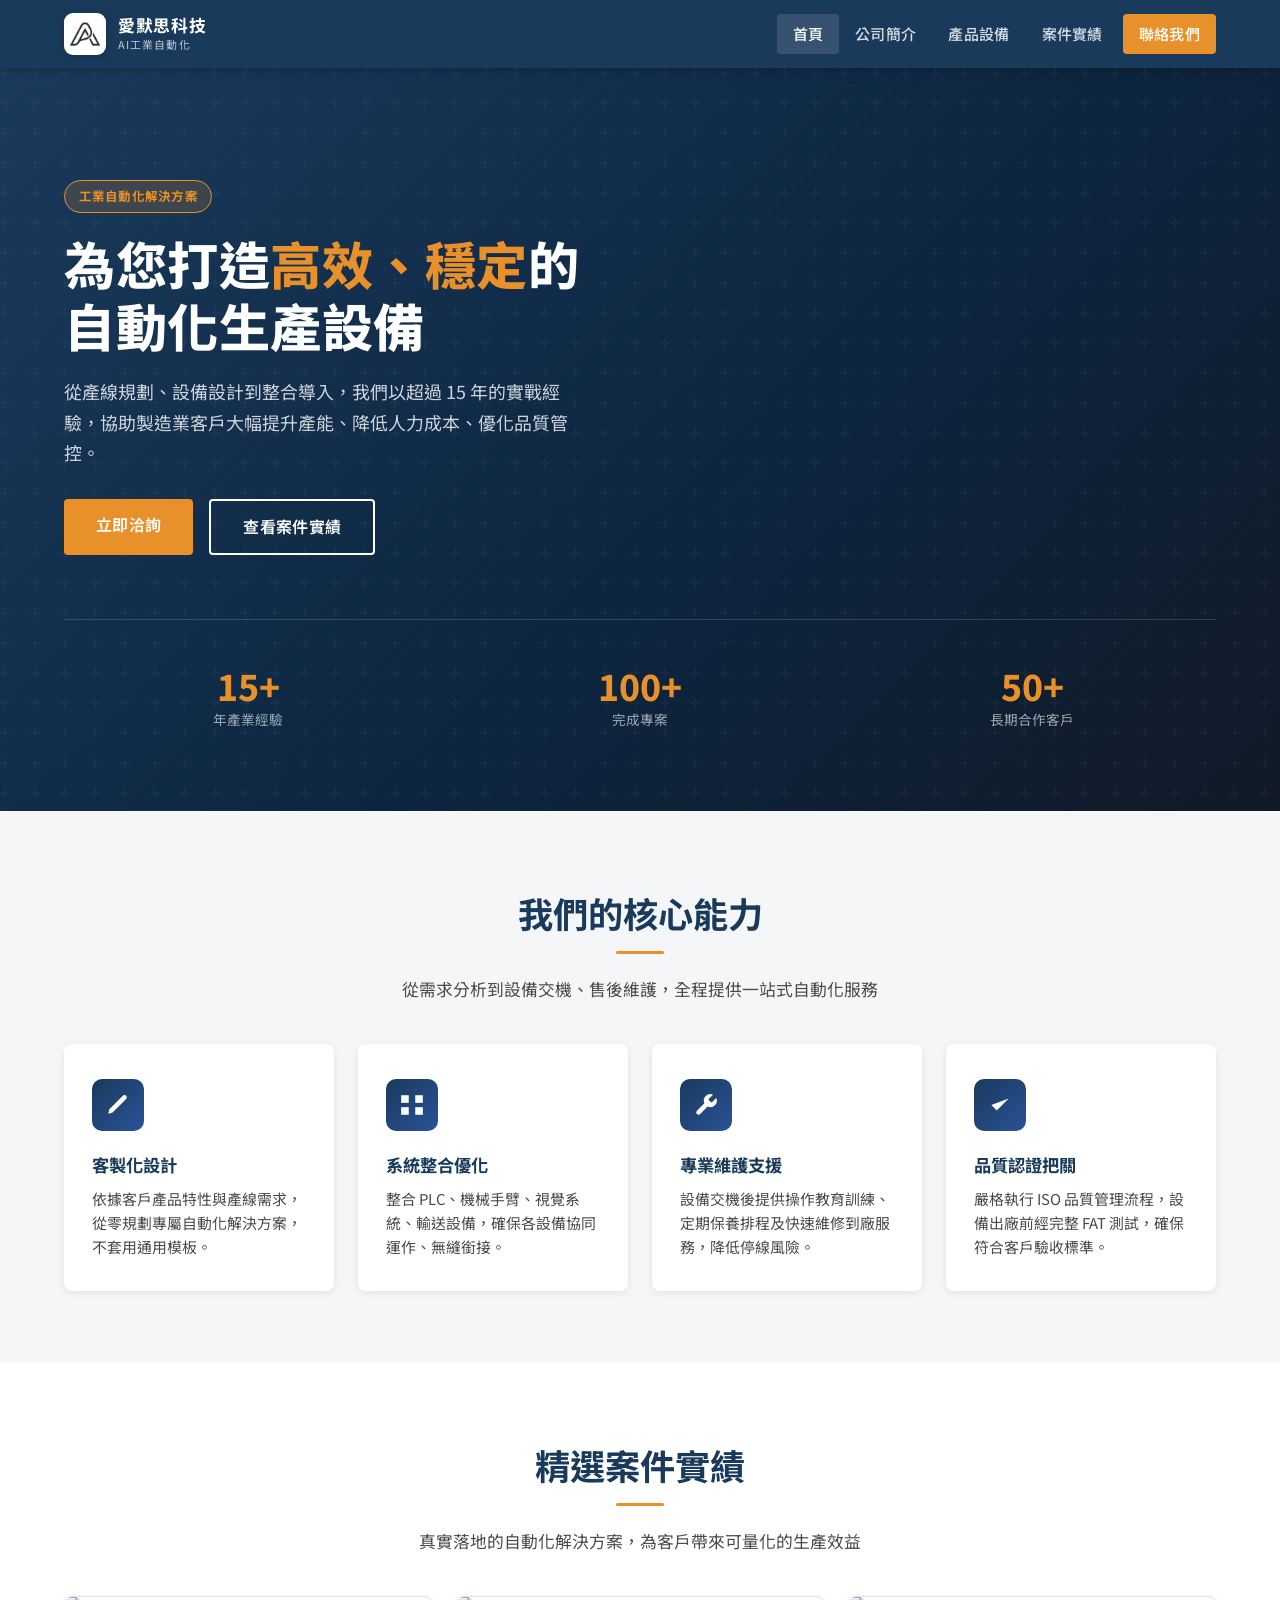
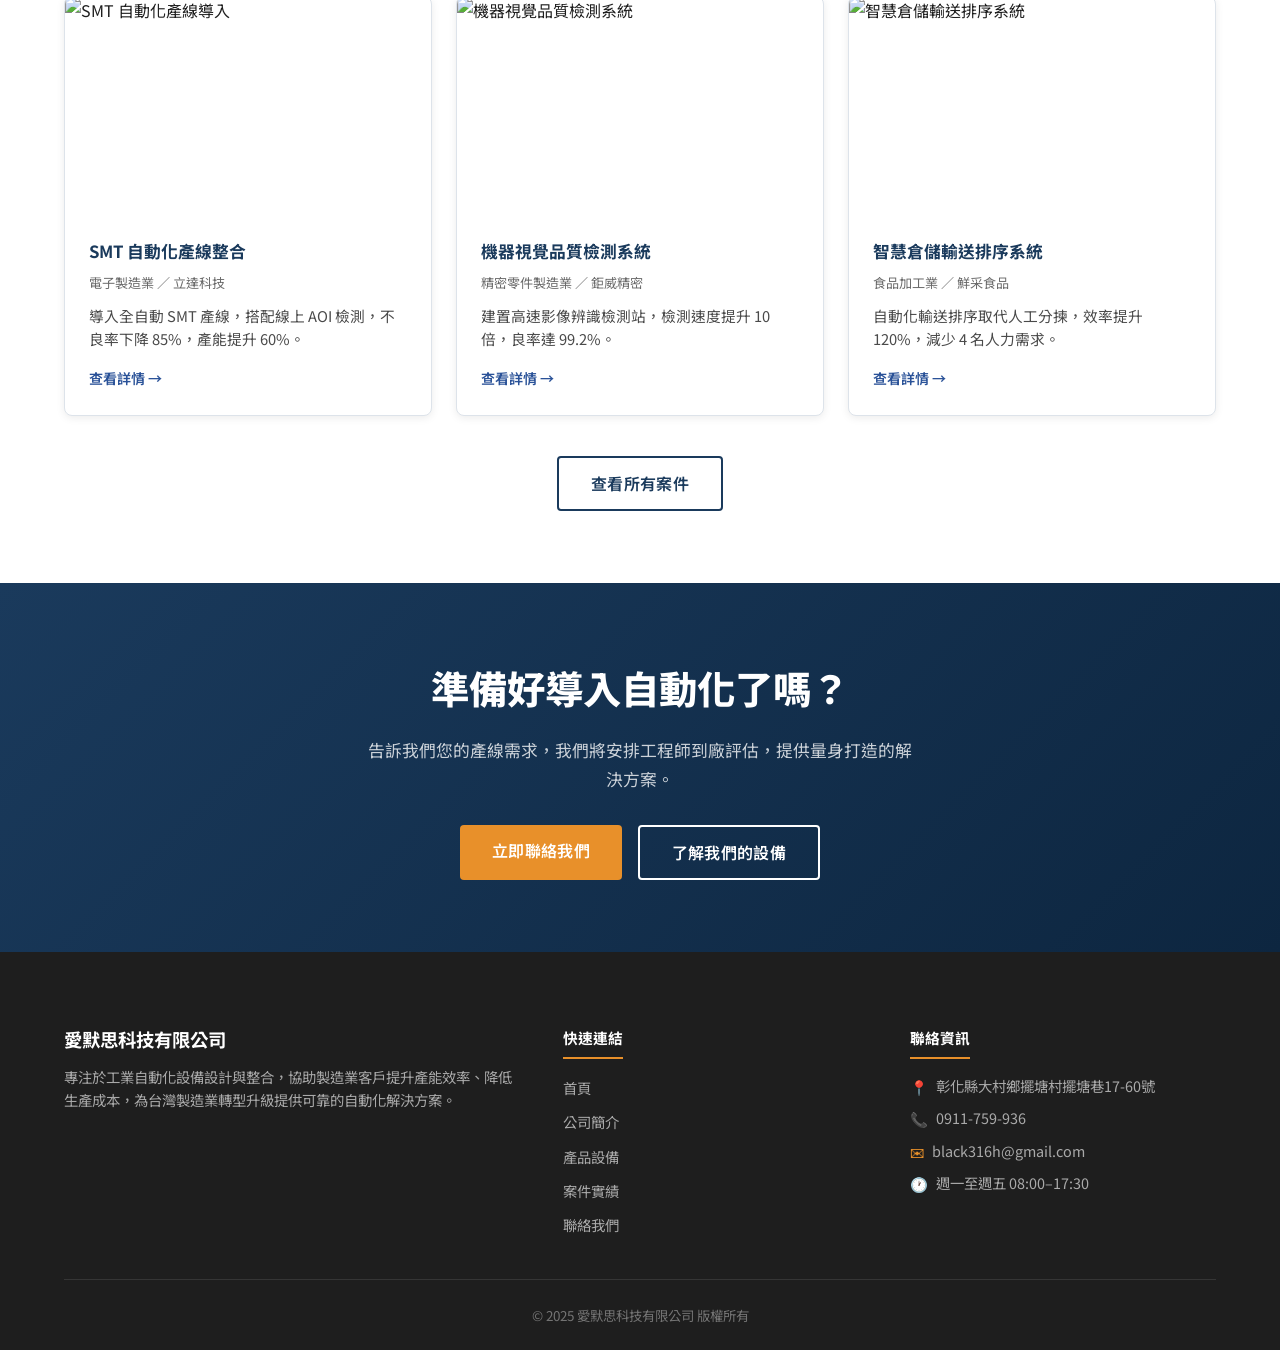
==== index.html @ cdbddd0e "Add company logo to header + favicon, tagline AI工業自動化" ====
<!DOCTYPE html>
<html lang="zh-TW">
<head>
  <meta charset="UTF-8">
  <meta name="viewport" content="width=device-width, initial-scale=1.0">
  <!-- TODO: 替換公司名稱 -->
  <title>愛默思科技 — 專業工業自動化設備設計整合</title>
  <meta name="description" content="愛默思科技提供客製化自動化產線設計、機器視覺檢測、輸送系統整合，協助製造業提升產能、降低成本。歡迎洽詢。">
  <!-- Open Graph -->
  <meta property="og:title" content="愛默思科技 — 專業工業自動化設備設計整合">
  <meta property="og:description" content="客製化自動化產線設計整合，協助製造業提升產能效率、降低人力成本。">
  <meta property="og:type" content="website">
  <!-- TODO: 替換為實際網域 -->
  <meta property="og:url" content="https://amos-design.com/">
  <meta property="og:image" content="https://amos-design.com/images/og-image.jpg">
  <!-- Google Fonts -->
  <link rel="preconnect" href="https://fonts.googleapis.com">
  <link rel="preconnect" href="https://fonts.gstatic.com" crossorigin>
  <link href="https://fonts.googleapis.com/css2?family=Noto+Sans+TC:wght@400;500;600;700;800&display=swap" rel="stylesheet">
  <link rel="icon" type="image/png" href="images/favicon.png">
  <link rel="stylesheet" href="css/style.css">
  
</head>
<body>

<!-- ===== 頁首（全站共用，所有頁面保持一致）===== -->
<header class="site-header">
  <div class="container">
    <div class="header-inner">
      <!-- TODO: 替換公司名稱 / Logo -->
      <a href="index.html" class="site-logo">
        <div class="site-logo-icon"><img src="images/logo-mark.png" alt="amos AI工業自動化 標誌"></div>
        <div class="site-logo-text">
          <span class="company-name">愛默思科技</span>
          <span class="company-sub">AI工業自動化</span>
        </div>
      </a>

      <nav class="site-nav" id="site-nav" role="navigation" aria-label="主選單">
        <a href="index.html">首頁</a>
        <a href="about.html">公司簡介</a>
        <a href="products.html">產品設備</a>
        <a href="projects.html">案件實績</a>
        <a href="contact.html" class="nav-cta">聯絡我們</a>
      </nav>

      <button class="menu-toggle" id="menu-toggle"
              aria-label="開啟選單" aria-expanded="false" aria-controls="site-nav">
        <span></span><span></span><span></span>
      </button>
    </div>
  </div>
</header>
<!-- ===== /頁首 ===== -->

<main>

  <!-- ===== HERO 主視覺 ===== -->
  <section class="hero">
    <div class="container">
      <div class="hero-content">
        <div class="hero-badge">工業自動化解決方案</div>
        <!-- TODO: 替換為業主標語 -->
        <h1>為您打造<em>高效、穩定</em>的<br>自動化生產設備</h1>
        <p>從產線規劃、設備設計到整合導入，我們以超過 15 年的實戰經驗，協助製造業客戶大幅提升產能、降低人力成本、優化品質管控。</p>
        <div class="hero-actions">
          <a href="contact.html" class="btn btn-primary">立即洽詢</a>
          <a href="projects.html" class="btn btn-outline">查看案件實績</a>
        </div>
      </div>
      <div class="hero-stats">
        <!-- TODO: 依實際數字替換 -->
        <div class="stat-item">
          <div class="stat-number">15+</div>
          <div class="stat-label">年產業經驗</div>
        </div>
        <div class="stat-item">
          <div class="stat-number">100+</div>
          <div class="stat-label">完成專案</div>
        </div>
        <div class="stat-item">
          <div class="stat-number">50+</div>
          <div class="stat-label">長期合作客戶</div>
        </div>
      </div>
    </div>
  </section>

  <!-- ===== 服務特色 ===== -->
  <section class="features section">
    <div class="container">
      <div class="section-header">
        <h2>我們的核心能力</h2>
        <p>從需求分析到設備交機、售後維護，全程提供一站式自動化服務</p>
      </div>
      <div class="features-grid">

        <div class="feature-card">
          <div class="feature-icon">
            <!-- 客製化圖示 -->
            <svg viewBox="0 0 24 24"><path d="M12 20h9M16.5 3.5a2.121 2.121 0 0 1 3 3L7 19l-4 1 1-4L16.5 3.5z"/></svg>
          </div>
          <h3>客製化設計</h3>
          <p>依據客戶產品特性與產線需求，從零規劃專屬自動化解決方案，不套用通用模板。</p>
        </div>

        <div class="feature-card">
          <div class="feature-icon">
            <!-- 整合圖示 -->
            <svg viewBox="0 0 24 24"><rect x="2" y="3" width="7" height="7"/><rect x="15" y="3" width="7" height="7"/><rect x="15" y="14" width="7" height="7"/><rect x="2" y="14" width="7" height="7"/><path d="M9 6.5h6M12 3.5v3M12 14.5v-5M9 17.5h6"/></svg>
          </div>
          <h3>系統整合優化</h3>
          <p>整合 PLC、機械手臂、視覺系統、輸送設備，確保各設備協同運作、無縫銜接。</p>
        </div>

        <div class="feature-card">
          <div class="feature-icon">
            <!-- 維護圖示 -->
            <svg viewBox="0 0 24 24"><path d="M14.7 6.3a1 1 0 0 0 0 1.4l1.6 1.6a1 1 0 0 0 1.4 0l3.77-3.77a6 6 0 0 1-7.94 7.94l-6.91 6.91a2.12 2.12 0 0 1-3-3l6.91-6.91a6 6 0 0 1 7.94-7.94l-3.76 3.76z"/></svg>
          </div>
          <h3>專業維護支援</h3>
          <p>設備交機後提供操作教育訓練、定期保養排程及快速維修到廠服務，降低停線風險。</p>
        </div>

        <div class="feature-card">
          <div class="feature-icon">
            <!-- 品質圖示 -->
            <svg viewBox="0 0 24 24"><polyline points="20 6 9 17 4 12"/></svg>
          </div>
          <h3>品質認證把關</h3>
          <p>嚴格執行 ISO 品質管理流程，設備出廠前經完整 FAT 測試，確保符合客戶驗收標準。</p>
        </div>

      </div>
    </div>
  </section>

  <!-- ===== 精選案件 ===== -->
  <section class="projects-preview section">
    <div class="container">
      <div class="section-header">
        <h2>精選案件實績</h2>
        <p>真實落地的自動化解決方案，為客戶帶來可量化的生產效益</p>
      </div>

      <div class="project-cards-grid">

        <!-- 精選案件 1 — 手動新增最新案件至此 -->
        <a class="project-card" href="projects/proj-001.html">
          <div class="project-card-img-wrap">
            <!-- TODO: 替換為實際縮圖 images/projects/proj-001/01.jpg -->
            <img src="https://picsum.photos/seed/smt-line/800/500" alt="SMT 自動化產線導入" loading="lazy">
          </div>
          <div class="project-card-body">
            <h3>SMT 自動化產線整合</h3>
            <p class="card-tag">電子製造業 ／ 立達科技</p>
            <p class="card-summary">導入全自動 SMT 產線，搭配線上 AOI 檢測，不良率下降 85%，產能提升 60%。</p>
            <span class="card-arrow">查看詳情 →</span>
          </div>
        </a>

        <!-- 精選案件 2 -->
        <a class="project-card" href="projects/proj-002.html">
          <div class="project-card-img-wrap">
            <!-- TODO: 替換為實際縮圖 -->
            <img src="https://picsum.photos/seed/vision-insp/800/500" alt="機器視覺品質檢測系統" loading="lazy">
          </div>
          <div class="project-card-body">
            <h3>機器視覺品質檢測系統</h3>
            <p class="card-tag">精密零件製造業 ／ 鉅威精密</p>
            <p class="card-summary">建置高速影像辨識檢測站，檢測速度提升 10 倍，良率達 99.2%。</p>
            <span class="card-arrow">查看詳情 →</span>
          </div>
        </a>

        <!-- 精選案件 3 -->
        <a class="project-card" href="projects/proj-003.html">
          <div class="project-card-img-wrap">
            <!-- TODO: 替換為實際縮圖 -->
            <img src="https://picsum.photos/seed/conveyor-sys/800/500" alt="智慧倉儲輸送排序系統" loading="lazy">
          </div>
          <div class="project-card-body">
            <h3>智慧倉儲輸送排序系統</h3>
            <p class="card-tag">食品加工業 ／ 鮮采食品</p>
            <p class="card-summary">自動化輸送排序取代人工分揀，效率提升 120%，減少 4 名人力需求。</p>
            <span class="card-arrow">查看詳情 →</span>
          </div>
        </a>

      </div>

      <div class="section-center">
        <a href="projects.html" class="btn btn-outline-dark">查看所有案件</a>
      </div>
    </div>
  </section>

  <!-- ===== CTA ===== -->
  <section class="cta-section">
    <div class="container">
      <h2>準備好導入自動化了嗎？</h2>
      <p>告訴我們您的產線需求，我們將安排工程師到廠評估，提供量身打造的解決方案。</p>
      <div class="cta-actions">
        <a href="contact.html" class="btn btn-primary">立即聯絡我們</a>
        <a href="products.html" class="btn btn-outline">了解我們的設備</a>
      </div>
    </div>
  </section>

</main>

<!-- ===== 頁尾（全站共用，所有頁面保持一致）===== -->
<footer class="site-footer">
  <div class="container">
    <div class="footer-grid">
      <!-- TODO: 替換公司名稱與簡介 -->
      <div class="footer-brand">
        <div class="company-name">愛默思科技有限公司</div>
        <p>專注於工業自動化設備設計與整合，協助製造業客戶提升產能效率、降低生產成本，為台灣製造業轉型升級提供可靠的自動化解決方案。</p>
      </div>
      <div class="footer-col">
        <h4>快速連結</h4>
        <ul>
          <li><a href="index.html">首頁</a></li>
          <li><a href="about.html">公司簡介</a></li>
          <li><a href="products.html">產品設備</a></li>
          <li><a href="projects.html">案件實績</a></li>
          <li><a href="contact.html">聯絡我們</a></li>
        </ul>
      </div>
      <div class="footer-col">
        <h4>聯絡資訊</h4>
        <!-- TODO: 替換聯絡資訊 -->
        <ul class="footer-contact-list">
          <li><span>📍</span><span>彰化縣大村鄉擺塘村擺塘巷17-60號</span></li>
          <li><span>📞</span><span>0911-759-936</span></li>
          <li><span>✉</span><span>black316h@gmail.com</span></li>
          <li><span>🕐</span><span>週一至週五 08:00–17:30</span></li>
        </ul>
      </div>
    </div>
    <div class="footer-bottom">
      <!-- TODO: 替換年份與公司名稱 -->
      <p>&copy; 2025 愛默思科技有限公司 版權所有</p>
    </div>
  </div>
</footer>
<!-- ===== /頁尾 ===== -->

<script src="js/main.js"></script>
</body>
</html>
---- css/style.css ----
/* ==========================================================================
   style.css — 全站共用樣式
   自動化設備公司官網
   修改此檔即可全站生效，請勿在各頁面使用 inline style
   ========================================================================== */

/* ---------- CSS 變數 ----------------------------------------- */
:root {
  /* 品牌色（如業主有指定色系，統一替換此處） */
  --color-primary:       #1a3a5c;   /* 工業深藍 */
  --color-primary-light: #2a5298;   /* 中藍 */
  --color-accent:        #e8902a;   /* 強調橘（按鈕、重點） */
  --color-accent-hover:  #cf7d1e;

  /* 中性色 */
  --color-dark:        #1e1e1e;
  --color-gray-dark:   #3a3a3a;
  --color-gray-mid:    #6a6a6a;
  --color-gray-light:  #b0b8c1;
  --color-border:      #dde3ea;
  --color-bg:          #f4f6f8;
  --color-bg-white:    #ffffff;

  /* 文字色 */
  --color-text:        #1e1e1e;
  --color-text-sub:    #4a4a4a;

  /* 字型 */
  --font-body: 'Noto Sans TC', 'Microsoft JhengHei', 'PingFang TC', sans-serif;

  /* 間距 */
  --spacing-xs: 0.5rem;
  --spacing-sm: 1rem;
  --spacing-md: 1.5rem;
  --spacing-lg: 2.5rem;
  --spacing-xl: 4.5rem;

  /* 容器 */
  --container-max: 1200px;
  --container-pad: 1.5rem;

  /* 通用 */
  --transition: 0.25s ease;
  --shadow-sm: 0 2px 8px rgba(0,0,0,0.08);
  --shadow-md: 0 4px 20px rgba(0,0,0,0.13);
  --shadow-lg: 0 8px 40px rgba(0,0,0,0.18);
  --radius:    8px;
}

/* ---------- Reset -------------------------------------------- */
*, *::before, *::after { box-sizing: border-box; margin: 0; padding: 0; }

html {
  font-size: 16px;
  scroll-behavior: smooth;
  -webkit-text-size-adjust: 100%;
}

body {
  font-family: var(--font-body);
  line-height: 1.7;
  color: var(--color-text);
  background: var(--color-bg-white);
  overflow-x: hidden;
}

img { display: block; max-width: 100%; height: auto; }
a { color: inherit; text-decoration: none; }
ul, ol { list-style: none; }
button { cursor: pointer; border: none; background: none; font-family: inherit; }

/* ---------- 工具類別 ----------------------------------------- */
.container {
  max-width: var(--container-max);
  margin-inline: auto;
  padding-inline: var(--container-pad);
}

.section { padding-block: var(--spacing-xl); }

.section-header { text-align: center; margin-bottom: var(--spacing-lg); }

.section-header h2 {
  font-size: clamp(1.6rem, 3vw, 2.2rem);
  font-weight: 700;
  color: var(--color-primary);
  display: inline-block;
  padding-bottom: 0.6rem;
}

.section-header h2::after {
  content: '';
  display: block;
  width: 3rem;
  height: 3px;
  background: var(--color-accent);
  margin: 0.5rem auto 0;
  border-radius: 2px;
}

.section-header p {
  margin-top: 0.75rem;
  color: var(--color-text-sub);
  font-size: 1.05rem;
  max-width: 600px;
  margin-inline: auto;
}

.section-center { text-align: center; }

/* 按鈕 */
.btn {
  display: inline-block;
  padding: 0.75rem 2rem;
  border-radius: 4px;
  font-weight: 600;
  font-size: 1rem;
  letter-spacing: 0.02em;
  transition: background var(--transition), color var(--transition),
              transform var(--transition), box-shadow var(--transition);
}

.btn-primary { background: var(--color-accent); color: #fff; }
.btn-primary:hover {
  background: var(--color-accent-hover);
  transform: translateY(-2px);
  box-shadow: var(--shadow-md);
}

.btn-outline { border: 2px solid #fff; color: #fff; }
.btn-outline:hover { background: #fff; color: var(--color-primary); }

.btn-outline-dark { border: 2px solid var(--color-primary); color: var(--color-primary); }
.btn-outline-dark:hover { background: var(--color-primary); color: #fff; }

/* ============================================================
   HEADER
   ============================================================ */
.site-header {
  position: sticky;
  top: 0;
  z-index: 100;
  background: var(--color-primary);
  box-shadow: 0 2px 12px rgba(0,0,0,0.25);
}

.header-inner {
  display: flex;
  align-items: center;
  justify-content: space-between;
  height: 68px;
}

/* Logo */
.site-logo {
  display: flex;
  align-items: center;
  gap: 0.75rem;
}

.site-logo-icon {
  width: 42px; height: 42px;
  background: #fff;
  border-radius: 9px;
  display: flex; align-items: center; justify-content: center;
  flex-shrink: 0;
  padding: 5px;
  box-shadow: 0 2px 8px rgba(0,0,0,0.18);
}

.site-logo-icon svg { width: 22px; height: 22px; fill: #fff; }
.site-logo-icon img { width: 100%; height: 100%; object-fit: contain; display: block; }

.site-logo-text { color: #fff; }
.site-logo-text .company-name {
  display: block; font-size: 1.05rem; font-weight: 700;
  letter-spacing: 0.04em; line-height: 1.2;
}
.site-logo-text .company-sub {
  display: block; font-size: 0.68rem;
  opacity: 0.72; letter-spacing: 0.1em; text-transform: uppercase;
}

/* 導覽列 */
.site-nav { display: flex; gap: 0; }

.site-nav a {
  display: block;
  padding: 0.45rem 1rem;
  color: rgba(255,255,255,0.82);
  font-size: 0.94rem; font-weight: 500;
  letter-spacing: 0.02em;
  border-radius: 4px;
  transition: color var(--transition), background var(--transition);
}

.site-nav a:hover,
.site-nav a.active { color: #fff; background: rgba(255,255,255,0.12); }

.nav-cta {
  background: var(--color-accent) !important;
  color: #fff !important;
  margin-left: 0.25rem;
}
.nav-cta:hover { background: var(--color-accent-hover) !important; }

/* 漢堡按鈕 */
.menu-toggle {
  display: none;
  flex-direction: column;
  gap: 5px;
  width: 34px;
  padding: 4px;
}
.menu-toggle span {
  display: block; height: 2px;
  background: #fff; border-radius: 2px;
  transition: transform var(--transition), opacity var(--transition);
}
.menu-toggle.is-open span:nth-child(1) { transform: translateY(7px) rotate(45deg); }
.menu-toggle.is-open span:nth-child(2) { opacity: 0; }
.menu-toggle.is-open span:nth-child(3) { transform: translateY(-7px) rotate(-45deg); }

/* ============================================================
   FOOTER
   ============================================================ */
.site-footer {
  background: var(--color-dark);
  color: rgba(255,255,255,0.8);
  padding-block: var(--spacing-xl) var(--spacing-md);
}

.footer-grid {
  display: grid;
  grid-template-columns: 1.5fr 1fr 1fr;
  gap: var(--spacing-lg);
  padding-bottom: var(--spacing-lg);
  border-bottom: 1px solid rgba(255,255,255,0.1);
}

.footer-brand .company-name {
  font-size: 1.15rem; font-weight: 700;
  color: #fff; margin-bottom: 0.6rem;
}
.footer-brand p {
  font-size: 0.9rem; line-height: 1.6;
  color: rgba(255,255,255,0.62);
}

.footer-col h4 {
  color: #fff; font-size: 0.92rem; font-weight: 700;
  margin-bottom: 0.9rem; padding-bottom: 0.45rem;
  border-bottom: 2px solid var(--color-accent);
  display: inline-block;
}

.footer-col ul { display: flex; flex-direction: column; gap: 0.45rem; }
.footer-col ul a { font-size: 0.9rem; color: rgba(255,255,255,0.62); transition: color var(--transition); }
.footer-col ul a:hover { color: var(--color-accent); }

.footer-contact-list { display: flex; flex-direction: column; gap: 0.6rem; font-size: 0.9rem; }
.footer-contact-list li { display: flex; gap: 0.5rem; color: rgba(255,255,255,0.62); align-items: flex-start; }
.footer-contact-list li span:first-child { color: var(--color-accent); flex-shrink: 0; margin-top: 0.05rem; }

.footer-bottom {
  text-align: center;
  padding-top: var(--spacing-md);
  font-size: 0.84rem;
  color: rgba(255,255,255,0.38);
}

/* ============================================================
   HERO（首頁主視覺）
   ============================================================ */
.hero {
  position: relative;
  background: linear-gradient(135deg, var(--color-primary) 0%, #0d2640 55%, #111927 100%);
  color: #fff;
  padding: 7rem 0 5rem;
  overflow: hidden;
}

.hero::before {
  content: '';
  position: absolute; inset: 0;
  background-image: url("data:image/svg+xml,%3Csvg width='60' height='60' viewBox='0 0 60 60' xmlns='http://www.w3.org/2000/svg'%3E%3Cg fill='none' fill-rule='evenodd'%3E%3Cg fill='%23ffffff' fill-opacity='0.03'%3E%3Cpath d='M36 34v-4h-2v4h-4v2h4v4h2v-4h4v-2h-4zm0-30V0h-2v4h-4v2h4v4h2V6h4V4h-4zM6 34v-4H4v4H0v2h4v4h2v-4h4v-2H6zM6 4V0H4v4H0v2h4v4h2V6h4V4H6z'/%3E%3C/g%3E%3C/g%3E%3C/svg%3E");
  opacity: 1;
}

.hero-content { position: relative; z-index: 1; max-width: 680px; }

.hero-badge {
  display: inline-block;
  background: rgba(232,144,42,0.18);
  border: 1px solid var(--color-accent);
  color: var(--color-accent);
  font-size: 0.78rem; font-weight: 700;
  letter-spacing: 0.1em; text-transform: uppercase;
  padding: 0.3rem 0.85rem; border-radius: 20px;
  margin-bottom: 1.2rem;
}

.hero h1 {
  font-size: clamp(2rem, 4.5vw, 3.2rem);
  font-weight: 800; line-height: 1.22;
  margin-bottom: 1.2rem; letter-spacing: 0.01em;
}
.hero h1 em { color: var(--color-accent); font-style: normal; }

.hero p {
  font-size: clamp(1rem, 2vw, 1.12rem);
  color: rgba(255,255,255,0.8);
  margin-bottom: 2rem; max-width: 520px;
}

.hero-actions { display: flex; gap: 1rem; flex-wrap: wrap; }

.hero-stats {
  position: relative; z-index: 1;
  display: grid; grid-template-columns: repeat(3, 1fr);
  gap: 1.5rem;
  margin-top: 4rem; padding-top: 3rem;
  border-top: 1px solid rgba(255,255,255,0.14);
}

.stat-item { text-align: center; }
.stat-number { font-size: 2.2rem; font-weight: 800; color: var(--color-accent); line-height: 1; }
.stat-label { font-size: 0.85rem; color: rgba(255,255,255,0.6); margin-top: 0.3rem; }

/* ============================================================
   服務特色區塊
   ============================================================ */
.features { background: var(--color-bg); }

.features-grid {
  display: grid;
  grid-template-columns: repeat(auto-fit, minmax(240px, 1fr));
  gap: 1.5rem;
}

.feature-card {
  background: var(--color-bg-white);
  border-radius: var(--radius);
  padding: 2rem 1.75rem;
  box-shadow: var(--shadow-sm);
  border-top: 3px solid transparent;
  transition: border-color var(--transition), box-shadow var(--transition), transform var(--transition);
}
.feature-card:hover {
  border-top-color: var(--color-accent);
  box-shadow: var(--shadow-md);
  transform: translateY(-4px);
}

.feature-icon {
  width: 52px; height: 52px;
  background: linear-gradient(135deg, var(--color-primary), var(--color-primary-light));
  border-radius: 10px;
  display: flex; align-items: center; justify-content: center;
  margin-bottom: 1.2rem;
}
.feature-icon svg { width: 26px; height: 26px; fill: #fff; }

.feature-card h3 { font-size: 1.08rem; font-weight: 700; color: var(--color-primary); margin-bottom: 0.5rem; }
.feature-card p { font-size: 0.93rem; color: var(--color-text-sub); line-height: 1.6; }

/* ============================================================
   案件卡片（列表 & 首頁精選共用）
   ============================================================ */
.project-cards-grid,
.projects-grid {
  display: grid;
  grid-template-columns: repeat(auto-fill, minmax(320px, 1fr));
  gap: 1.5rem;
  margin-bottom: var(--spacing-lg);
}

.project-card {
  display: flex; flex-direction: column;
  background: var(--color-bg-white);
  border-radius: var(--radius);
  overflow: hidden;
  box-shadow: var(--shadow-sm);
  border: 1px solid var(--color-border);
  transition: box-shadow var(--transition), transform var(--transition);
}
.project-card:hover { box-shadow: var(--shadow-md); transform: translateY(-4px); }

.project-card-img-wrap { overflow: hidden; }
.project-card img {
  width: 100%; height: 220px; object-fit: cover;
  transition: transform 0.4s ease;
}
.project-card:hover img { transform: scale(1.04); }

.project-card-body {
  padding: 1.25rem 1.5rem 1.5rem;
  flex: 1; display: flex; flex-direction: column;
}
.project-card h3 { font-size: 1.05rem; font-weight: 700; color: var(--color-primary); margin-bottom: 0.4rem; }
.card-tag { font-size: 0.82rem; color: var(--color-gray-mid); margin-bottom: 0.6rem; }
.card-summary { font-size: 0.92rem; color: var(--color-text-sub); line-height: 1.6; flex: 1; }

.card-arrow {
  display: inline-flex; align-items: center; gap: 0.3rem;
  color: var(--color-primary-light); font-size: 0.88rem; font-weight: 600;
  margin-top: 1rem;
  transition: gap var(--transition), color var(--transition);
}
.project-card:hover .card-arrow { gap: 0.55rem; color: var(--color-accent); }

/* ============================================================
   CTA 呼籲區塊
   ============================================================ */
.cta-section {
  background: linear-gradient(135deg, var(--color-primary) 0%, #0d2640 100%);
  color: #fff; text-align: center;
  padding: var(--spacing-xl) var(--container-pad);
}
.cta-section h2 {
  font-size: clamp(1.6rem, 3.5vw, 2.4rem);
  font-weight: 800; margin-bottom: 1rem;
}
.cta-section p {
  color: rgba(255,255,255,0.78); font-size: 1.05rem;
  max-width: 550px; margin-inline: auto; margin-bottom: 2rem;
}
.cta-actions { display: flex; gap: 1rem; justify-content: center; flex-wrap: wrap; }

/* ============================================================
   頁面橫幅（各內頁頂部）
   ============================================================ */
.page-banner {
  background: linear-gradient(135deg, var(--color-primary) 0%, #0d2640 100%);
  color: #fff; padding: 3.5rem 0; position: relative; overflow: hidden;
}
.page-banner::before {
  content: ''; position: absolute; inset: 0;
  background-image: url("data:image/svg+xml,%3Csvg width='60' height='60' viewBox='0 0 60 60' xmlns='http://www.w3.org/2000/svg'%3E%3Cg fill='none' fill-rule='evenodd'%3E%3Cg fill='%23ffffff' fill-opacity='0.03'%3E%3Cpath d='M36 34v-4h-2v4h-4v2h4v4h2v-4h4v-2h-4zm0-30V0h-2v4h-4v2h4v4h2V6h4V4h-4zM6 34v-4H4v4H0v2h4v4h2v-4h4v-2H6zM6 4V0H4v4H0v2h4v4h2V6h4V4H6z'/%3E%3C/g%3E%3C/g%3E%3C/svg%3E");
}
.page-banner-content { position: relative; z-index: 1; }
.page-banner h1 { font-size: clamp(1.8rem, 4vw, 2.8rem); font-weight: 800; margin-bottom: 0.5rem; }
.page-banner p { font-size: 1.03rem; color: rgba(255,255,255,0.76); }

.breadcrumb {
  display: flex; align-items: center; gap: 0.4rem;
  font-size: 0.88rem; color: rgba(255,255,255,0.56);
  margin-bottom: 0.75rem;
}
.breadcrumb a { color: rgba(255,255,255,0.62); transition: color var(--transition); }
.breadcrumb a:hover { color: var(--color-accent); }
.breadcrumb span { color: rgba(255,255,255,0.38); }

/* ============================================================
   公司簡介頁
   ============================================================ */
.about-intro {
  display: grid; grid-template-columns: 1fr 1fr;
  gap: var(--spacing-xl); align-items: center;
}
.about-intro-img { border-radius: var(--radius); overflow: hidden; box-shadow: var(--shadow-lg); }
.about-intro-img img { width: 100%; aspect-ratio: 4/3; object-fit: cover; }

.about-intro-text h2 {
  font-size: clamp(1.5rem, 3vw, 2rem);
  font-weight: 700; color: var(--color-primary);
  margin-bottom: 1rem; line-height: 1.3;
}
.about-intro-text p { color: var(--color-text-sub); line-height: 1.8; margin-bottom: 1rem; }

/* 里程碑 */
.milestones { background: var(--color-bg); }

.timeline { max-width: 680px; margin-inline: auto; position: relative; }
.timeline::before {
  content: ''; position: absolute;
  left: 88px; top: 0; bottom: 0;
  width: 2px; background: var(--color-border);
}

.timeline-item { display: flex; gap: 1.5rem; padding-bottom: var(--spacing-md); position: relative; }
.timeline-year {
  flex-shrink: 0; width: 88px;
  font-size: 0.95rem; font-weight: 700;
  color: var(--color-primary); text-align: right; padding-top: 0.2rem;
}
.timeline-dot {
  flex-shrink: 0; width: 12px; height: 12px;
  background: var(--color-accent); border-radius: 50%;
  margin-top: 0.4rem; position: relative; z-index: 1;
  margin-left: -6px;
}
.timeline-text h3 { font-size: 1rem; font-weight: 600; color: var(--color-primary); margin-bottom: 0.2rem; }
.timeline-text p { font-size: 0.92rem; color: var(--color-text-sub); line-height: 1.6; }

/* 核心價值 */
.values-grid {
  display: grid;
  grid-template-columns: repeat(auto-fit, minmax(200px, 1fr));
  gap: 1.5rem; text-align: center;
}
.value-item {
  padding: 2rem 1.5rem; background: var(--color-bg-white);
  border-radius: var(--radius); box-shadow: var(--shadow-sm);
  transition: transform var(--transition), box-shadow var(--transition);
}
.value-item:hover { transform: translateY(-4px); box-shadow: var(--shadow-md); }
.value-icon { font-size: 2.4rem; margin-bottom: 0.75rem; }
.value-item h3 { font-size: 1.05rem; font-weight: 700; color: var(--color-primary); margin-bottom: 0.5rem; }
.value-item p { font-size: 0.9rem; color: var(--color-text-sub); line-height: 1.6; }

/* ============================================================
   產品設備頁
   ============================================================ */
.product-list { display: flex; flex-direction: column; gap: 0; }

.product-category {
  display: grid; grid-template-columns: 1fr 1fr;
  gap: 4rem; align-items: center;
  padding-block: var(--spacing-lg);
  border-bottom: 1px solid var(--color-border);
}
.product-category:last-child { border-bottom: none; }
.product-category.reverse { direction: rtl; }
.product-category.reverse > * { direction: ltr; }

.product-img-wrap { border-radius: var(--radius); overflow: hidden; box-shadow: var(--shadow-md); }
.product-img-wrap img {
  width: 100%; aspect-ratio: 4/3; object-fit: cover;
  transition: transform 0.4s ease;
}
.product-img-wrap:hover img { transform: scale(1.04); }

.product-cat-badge {
  display: inline-block; background: rgba(26,58,92,0.08);
  color: var(--color-primary); font-size: 0.78rem; font-weight: 700;
  letter-spacing: 0.08em; text-transform: uppercase;
  padding: 0.25rem 0.75rem; border-radius: 20px; margin-bottom: 0.75rem;
}
.product-info h3 { font-size: 1.4rem; font-weight: 700; color: var(--color-primary); margin-bottom: 0.75rem; }
.product-info p { color: var(--color-text-sub); line-height: 1.8; margin-bottom: 1rem; }
.product-info ul { display: flex; flex-direction: column; gap: 0.45rem; }
.product-info ul li {
  display: flex; align-items: center; gap: 0.55rem;
  font-size: 0.94rem; color: var(--color-text-sub);
}
.product-info ul li::before {
  content: ''; display: inline-block;
  width: 6px; height: 6px;
  background: var(--color-accent); border-radius: 50%; flex-shrink: 0;
}

/* ============================================================
   案件詳細頁
   ============================================================ */
.project-detail { padding-block: var(--spacing-xl); }

.project-detail-inner {
  display: grid; grid-template-columns: 1fr 300px;
  gap: var(--spacing-lg); align-items: start;
}

.project-main-content h2 {
  font-size: 1.3rem; font-weight: 700; color: var(--color-primary);
  margin-top: 2rem; margin-bottom: 0.75rem;
  padding-bottom: 0.5rem; border-bottom: 2px solid var(--color-bg);
}
.project-main-content h2:first-child { margin-top: 0; }
.project-main-content p { color: var(--color-text-sub); line-height: 1.82; margin-bottom: 1rem; }

/* 相簿 */
.project-gallery { margin-top: 2.5rem; }
.project-gallery h2 {
  font-size: 1.3rem; font-weight: 700; color: var(--color-primary);
  margin-bottom: 1rem; padding-bottom: 0.5rem;
  border-bottom: 2px solid var(--color-bg);
}

.gallery-grid {
  display: grid;
  grid-template-columns: repeat(auto-fill, minmax(220px, 1fr));
  gap: 0.75rem;
}

.gallery-item {
  border-radius: 6px; overflow: hidden;
  cursor: pointer; aspect-ratio: 4/3;
}
.gallery-item img {
  width: 100%; height: 100%; object-fit: cover;
  transition: transform 0.35s ease;
}
.gallery-item:hover img { transform: scale(1.06); }

/* 側欄資訊卡 */
.project-sidebar { position: sticky; top: 90px; }

.project-meta-card {
  background: var(--color-bg); border-radius: var(--radius);
  padding: 1.5rem; margin-bottom: 1.5rem;
  border: 1px solid var(--color-border);
}
.project-meta-card h3 {
  font-size: 0.82rem; font-weight: 700; color: var(--color-gray-mid);
  text-transform: uppercase; letter-spacing: 0.1em;
  margin-bottom: 1rem; padding-bottom: 0.5rem;
  border-bottom: 1px solid var(--color-border);
}
.meta-row { display: flex; flex-direction: column; gap: 0.8rem; }
.meta-item label {
  display: block; font-size: 0.78rem; color: var(--color-gray-mid);
  font-weight: 600; text-transform: uppercase; letter-spacing: 0.06em; margin-bottom: 0.15rem;
}
.meta-item span { font-size: 0.95rem; font-weight: 600; color: var(--color-text); }

.project-back-btn {
  display: inline-flex; align-items: center; gap: 0.4rem;
  color: var(--color-primary-light); font-size: 0.9rem; font-weight: 600;
  transition: gap var(--transition), color var(--transition);
}
.project-back-btn:hover { color: var(--color-accent); gap: 0.65rem; }

/* ============================================================
   聯絡頁
   ============================================================ */
.contact-grid {
  display: grid; grid-template-columns: 1fr 1.4fr;
  gap: var(--spacing-xl); align-items: start;
}

.contact-info h2 { font-size: 1.4rem; font-weight: 700; color: var(--color-primary); margin-bottom: 0.75rem; }
.contact-info > p { color: var(--color-text-sub); line-height: 1.7; margin-bottom: 1.75rem; }

.contact-items { display: flex; flex-direction: column; gap: 1.1rem; margin-bottom: 2rem; }

.contact-item { display: flex; gap: 1rem; align-items: flex-start; }
.contact-item-icon {
  width: 44px; height: 44px; background: var(--color-primary);
  border-radius: 8px; display: flex; align-items: center;
  justify-content: center; flex-shrink: 0;
}
.contact-item-icon svg { width: 20px; height: 20px; fill: #fff; }
.contact-item-text label {
  display: block; font-size: 0.78rem; color: var(--color-gray-mid);
  font-weight: 700; text-transform: uppercase; letter-spacing: 0.06em; margin-bottom: 0.2rem;
}
.contact-item-text span { font-size: 0.95rem; color: var(--color-text); line-height: 1.5; }

.map-wrap {
  border-radius: var(--radius); overflow: hidden;
  box-shadow: var(--shadow-md); border: 1px solid var(--color-border);
}
.map-wrap iframe { display: block; width: 100%; height: 420px; border: none; }

/* ============================================================
   燈箱 Lightbox
   ============================================================ */
.lightbox-overlay {
  display: none;
  position: fixed; inset: 0;
  background: rgba(0,0,0,0.92); z-index: 9999;
  align-items: center; justify-content: center;
}
.lightbox-overlay.is-open { display: flex; }

.lightbox-content { position: relative; }
.lightbox-img {
  max-width: 90vw; max-height: 85vh;
  object-fit: contain; border-radius: 4px;
  display: block;
}

.lightbox-close {
  position: absolute; top: -2.5rem; right: 0;
  color: #fff; font-size: 2rem; line-height: 1; cursor: pointer;
  opacity: 0.75; transition: opacity var(--transition);
}
.lightbox-close:hover { opacity: 1; }

.lightbox-prev, .lightbox-next {
  position: fixed; top: 50%; transform: translateY(-50%);
  color: #fff; font-size: 2.5rem; cursor: pointer;
  opacity: 0.65; transition: opacity var(--transition);
  padding: 1rem; z-index: 10000; user-select: none;
}
.lightbox-prev { left: 0.5rem; }
.lightbox-next { right: 0.5rem; }
.lightbox-prev:hover, .lightbox-next:hover { opacity: 1; }

/* ============================================================
   RWD 響應式斷點
   ============================================================ */
@media (max-width: 960px) {
  .about-intro,
  .product-category,
  .product-category.reverse,
  .project-detail-inner,
  .contact-grid {
    grid-template-columns: 1fr;
    direction: ltr;
    gap: var(--spacing-lg);
  }

  .footer-grid { grid-template-columns: 1fr 1fr; }
  .footer-brand { grid-column: 1 / -1; }
  .project-sidebar { position: static; }
}

@media (max-width: 720px) {
  /* 手機選單 */
  .site-nav {
    display: none;
    flex-direction: column;
    position: absolute;
    top: 68px; left: 0; right: 0;
    background: var(--color-primary);
    padding: 1rem;
    box-shadow: var(--shadow-md);
    gap: 0.2rem;
  }
  .site-nav.is-open { display: flex; }
  .site-nav a { padding: 0.7rem 1rem; }
  .menu-toggle { display: flex; }
  .header-inner { position: relative; }

  /* 版面調整 */
  .hero { padding: 5rem 0 3.5rem; }
  .hero-stats { grid-template-columns: 1fr; gap: 1.25rem; }
  .footer-grid { grid-template-columns: 1fr; }
  .project-cards-grid, .projects-grid { grid-template-columns: 1fr; }
  .gallery-grid { grid-template-columns: repeat(2, 1fr); }

  :root {
    --spacing-xl: 3rem;
    --spacing-lg: 2rem;
  }
}

@media (max-width: 480px) {
  .hero-actions { flex-direction: column; }
  .hero-actions .btn { text-align: center; }
  .gallery-grid { grid-template-columns: 1fr; }
  .cta-actions { flex-direction: column; align-items: center; }
}
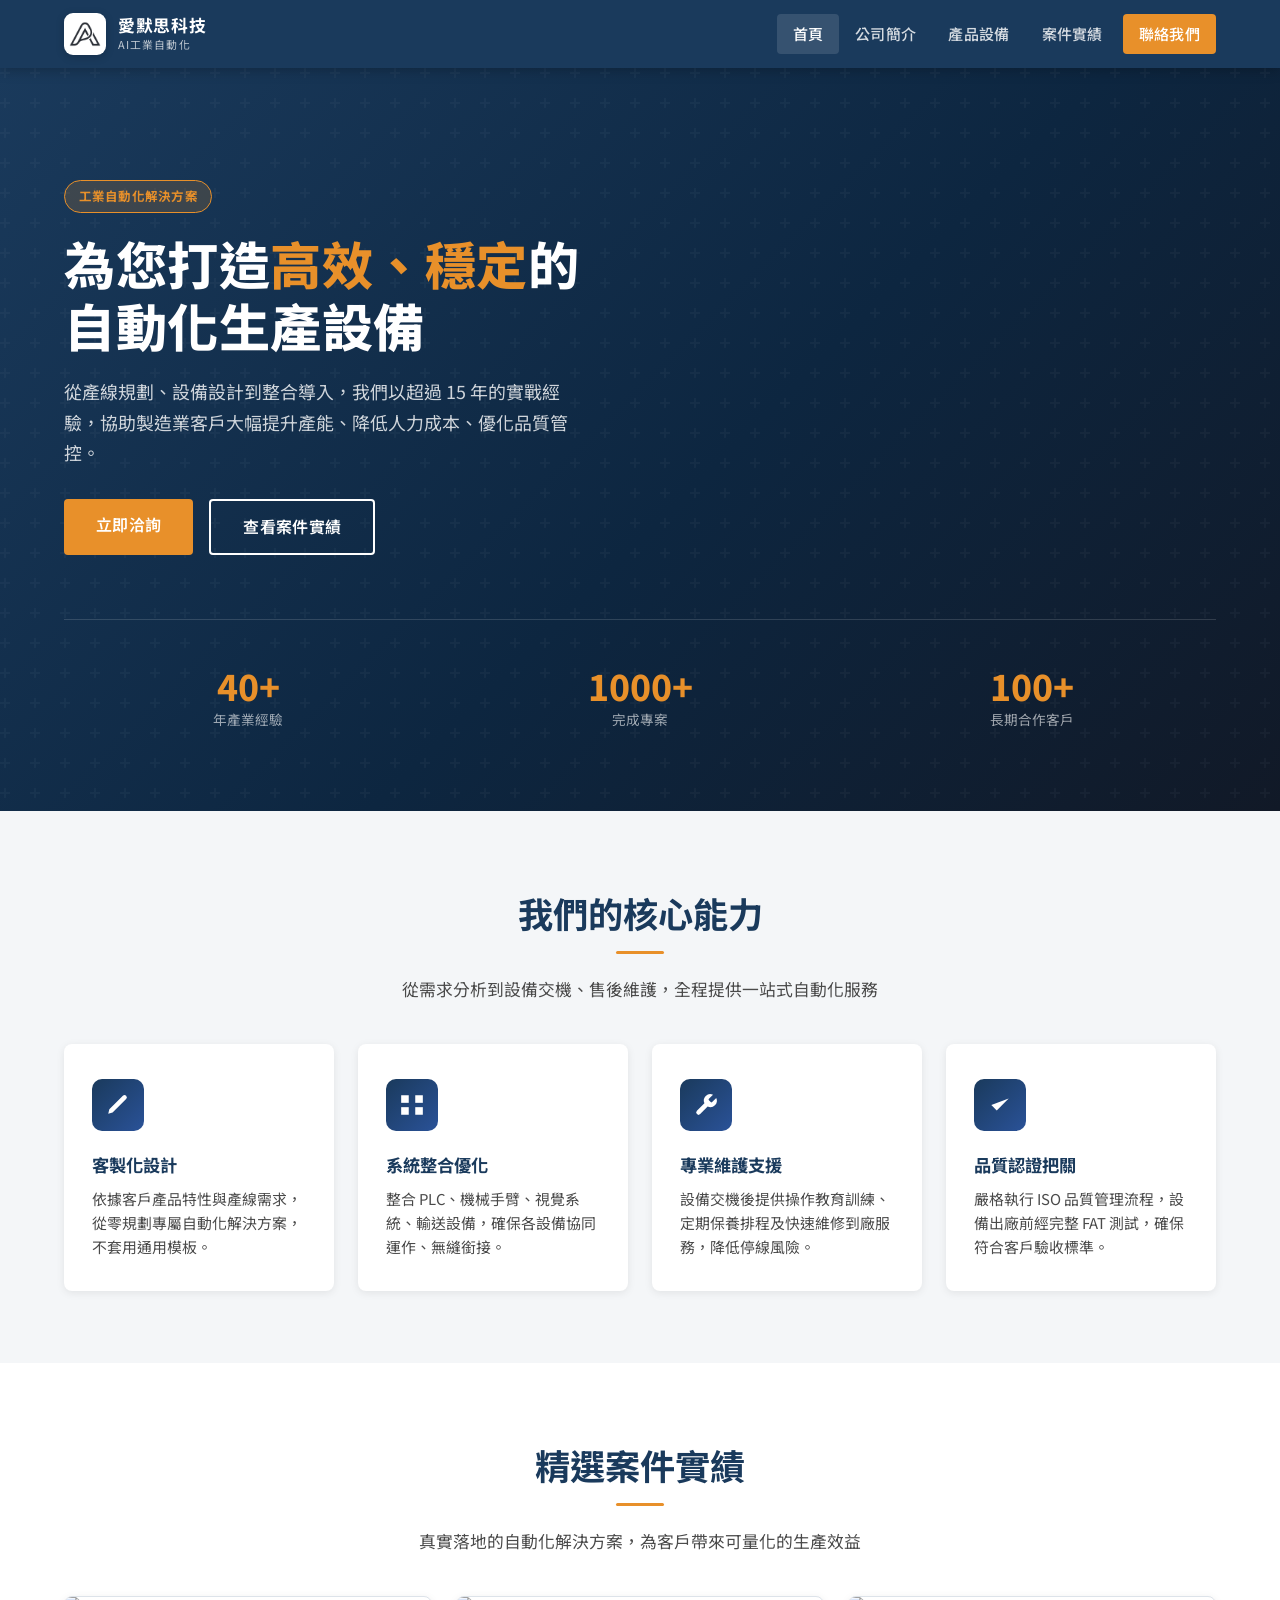
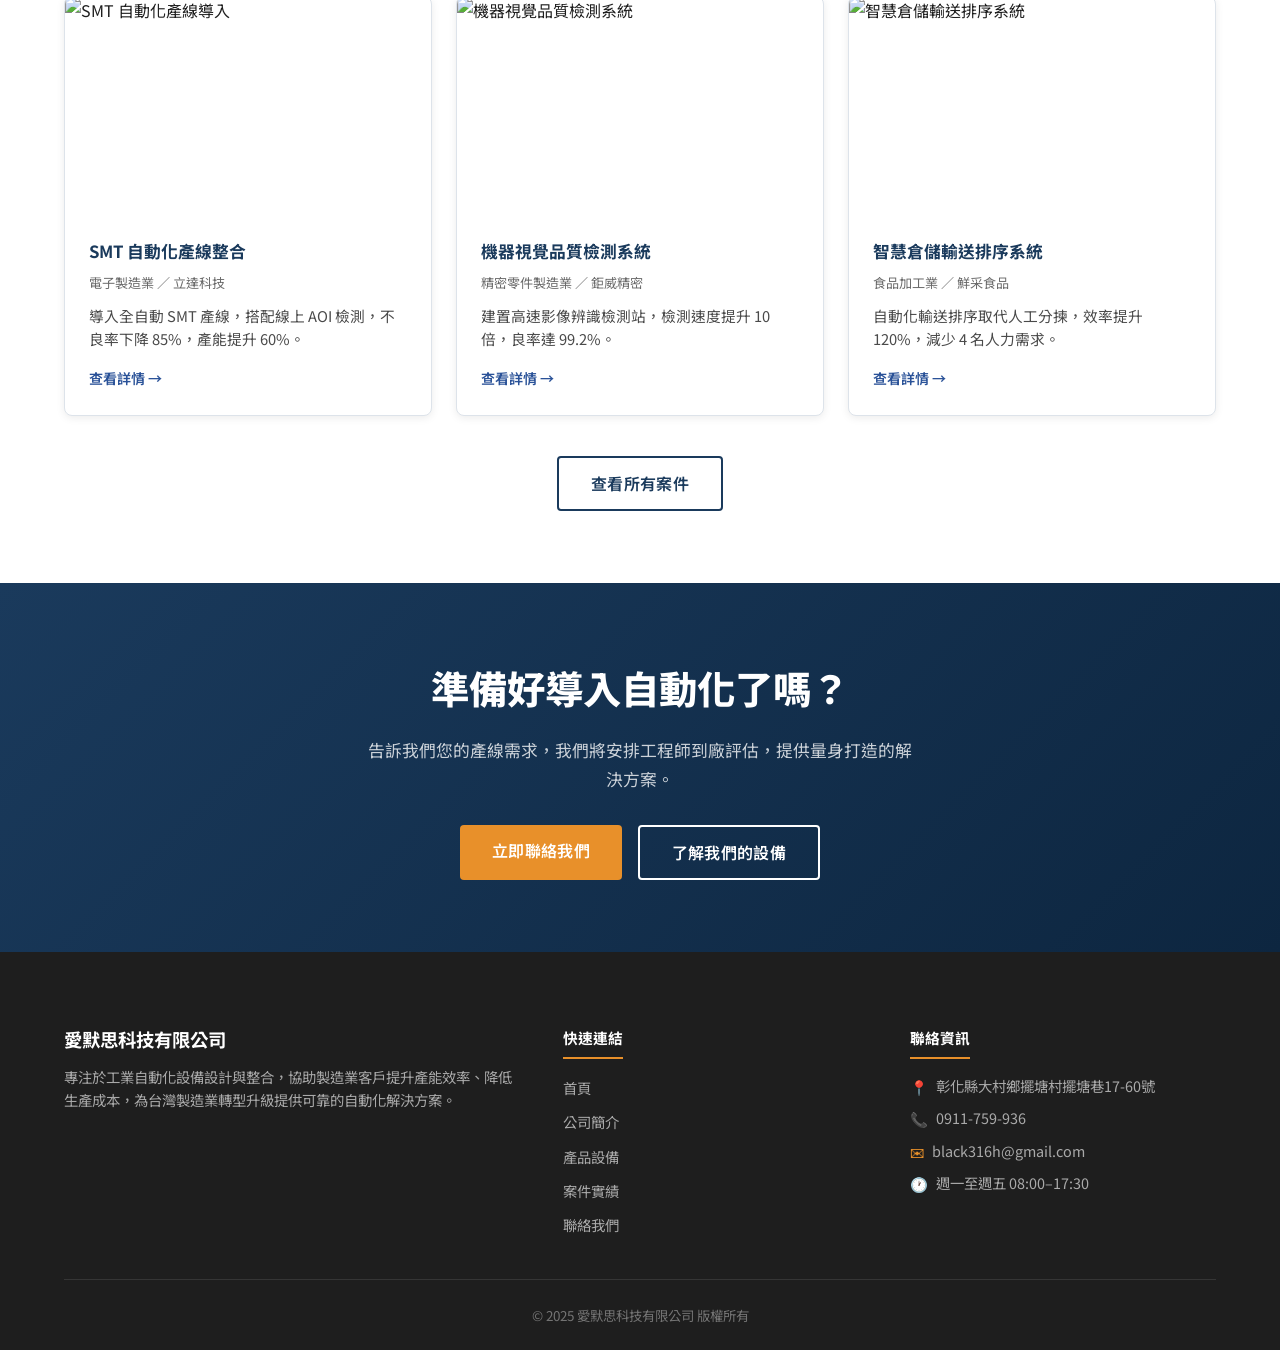
==== commit a0b07255: "Update homepage stats: 40+/1000+/100+" ====
--- a/index.html
+++ b/index.html
@@ -71,15 +71,15 @@
       <div class="hero-stats">
         <!-- TODO: 依實際數字替換 -->
         <div class="stat-item">
-          <div class="stat-number">15+</div>
+          <div class="stat-number">40+</div>
           <div class="stat-label">年產業經驗</div>
+        </div>
+        <div class="stat-item">
+          <div class="stat-number">1000+</div>
+          <div class="stat-label">完成專案</div>
         </div>
         <div class="stat-item">
           <div class="stat-number">100+</div>
-          <div class="stat-label">完成專案</div>
-        </div>
-        <div class="stat-item">
-          <div class="stat-number">50+</div>
           <div class="stat-label">長期合作客戶</div>
         </div>
       </div>
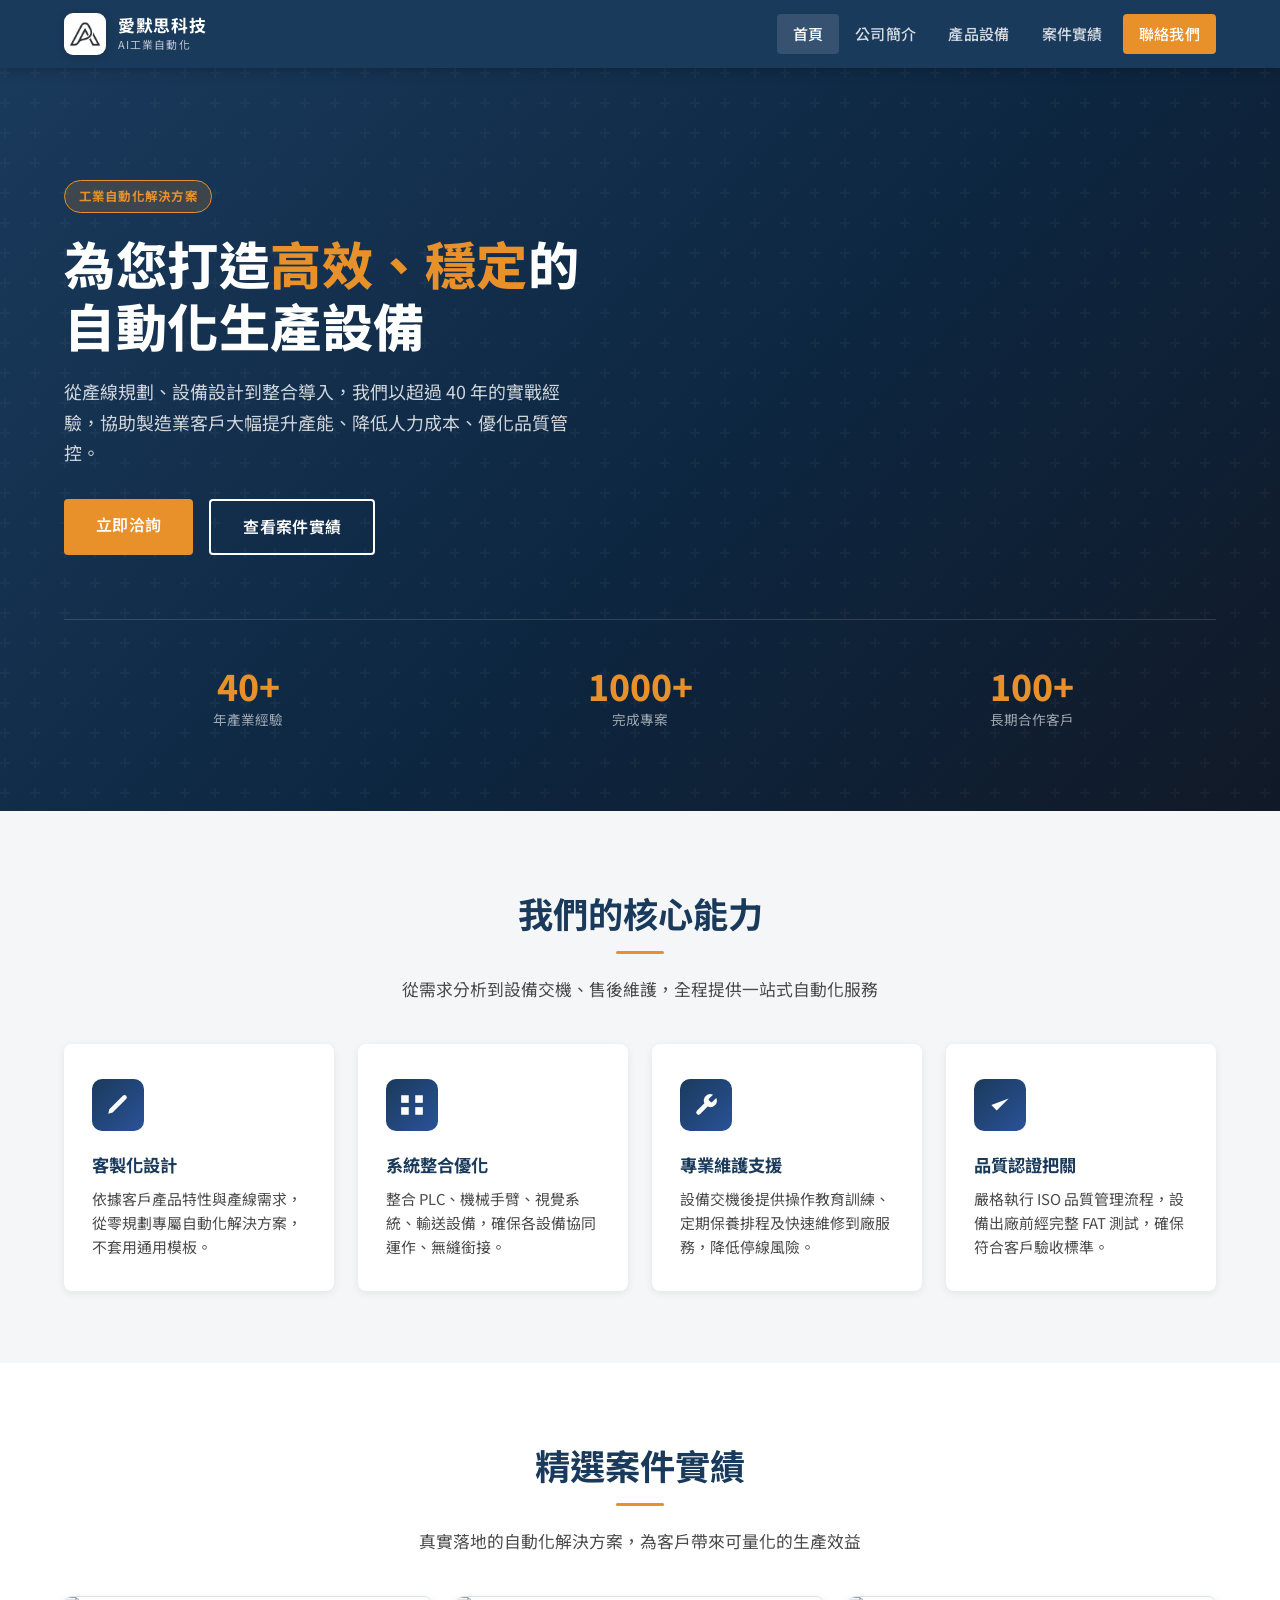
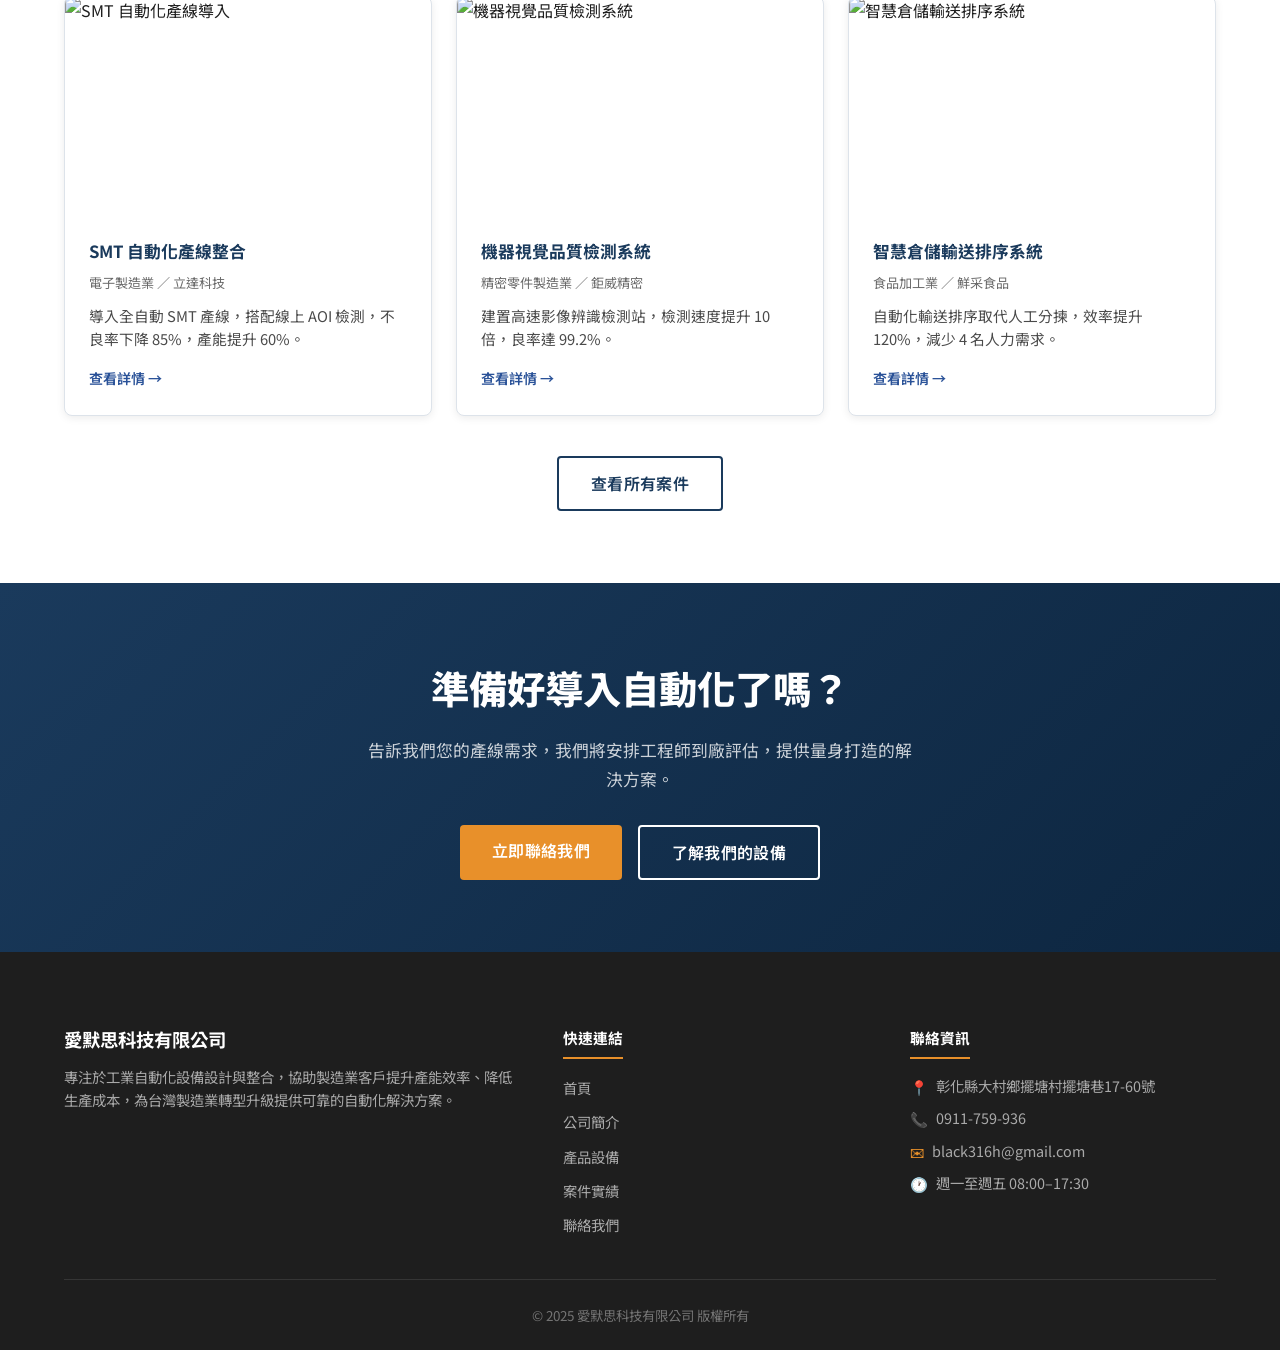
==== commit d4c81567: "Align experience to 40+ years, founding 1985, counts 1000+/100+" ====
--- a/index.html
+++ b/index.html
@@ -62,7 +62,7 @@
         <div class="hero-badge">工業自動化解決方案</div>
         <!-- TODO: 替換為業主標語 -->
         <h1>為您打造<em>高效、穩定</em>的<br>自動化生產設備</h1>
-        <p>從產線規劃、設備設計到整合導入，我們以超過 15 年的實戰經驗，協助製造業客戶大幅提升產能、降低人力成本、優化品質管控。</p>
+        <p>從產線規劃、設備設計到整合導入，我們以超過 40 年的實戰經驗，協助製造業客戶大幅提升產能、降低人力成本、優化品質管控。</p>
         <div class="hero-actions">
           <a href="contact.html" class="btn btn-primary">立即洽詢</a>
           <a href="projects.html" class="btn btn-outline">查看案件實績</a>
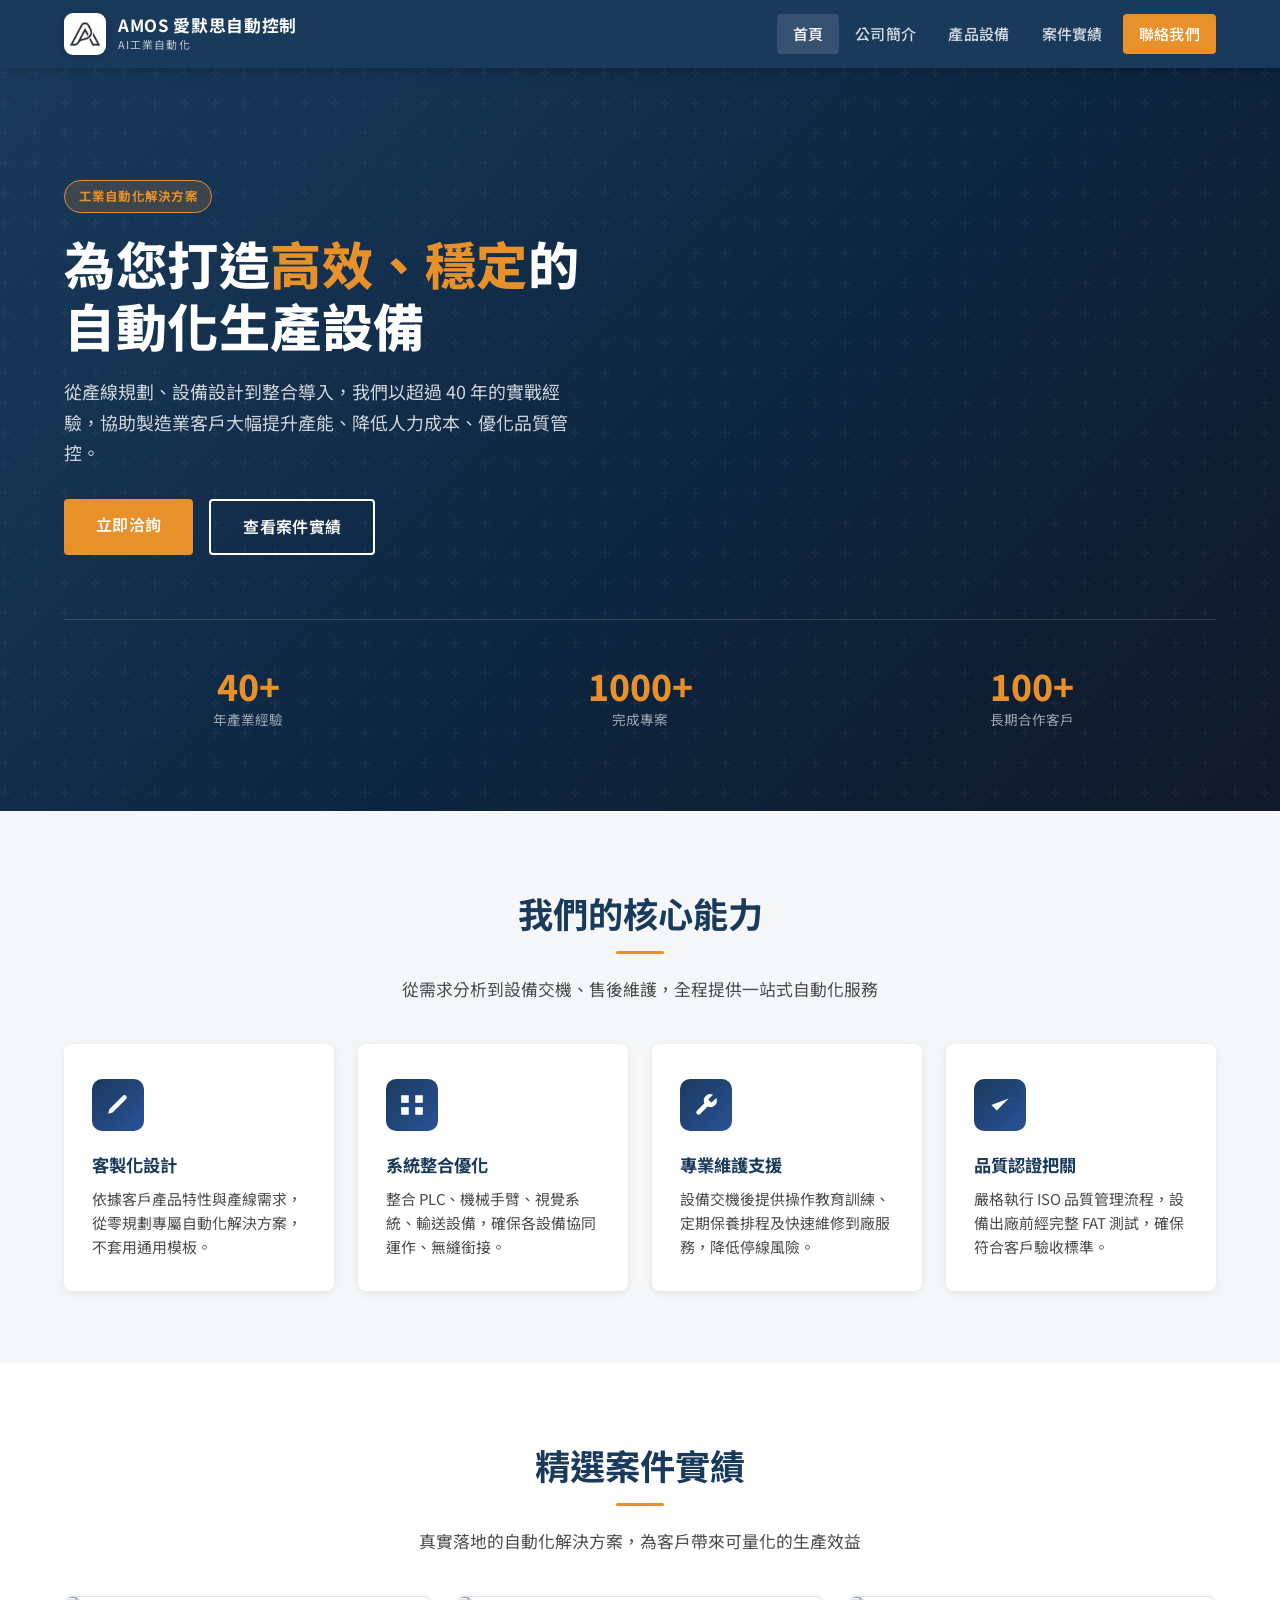
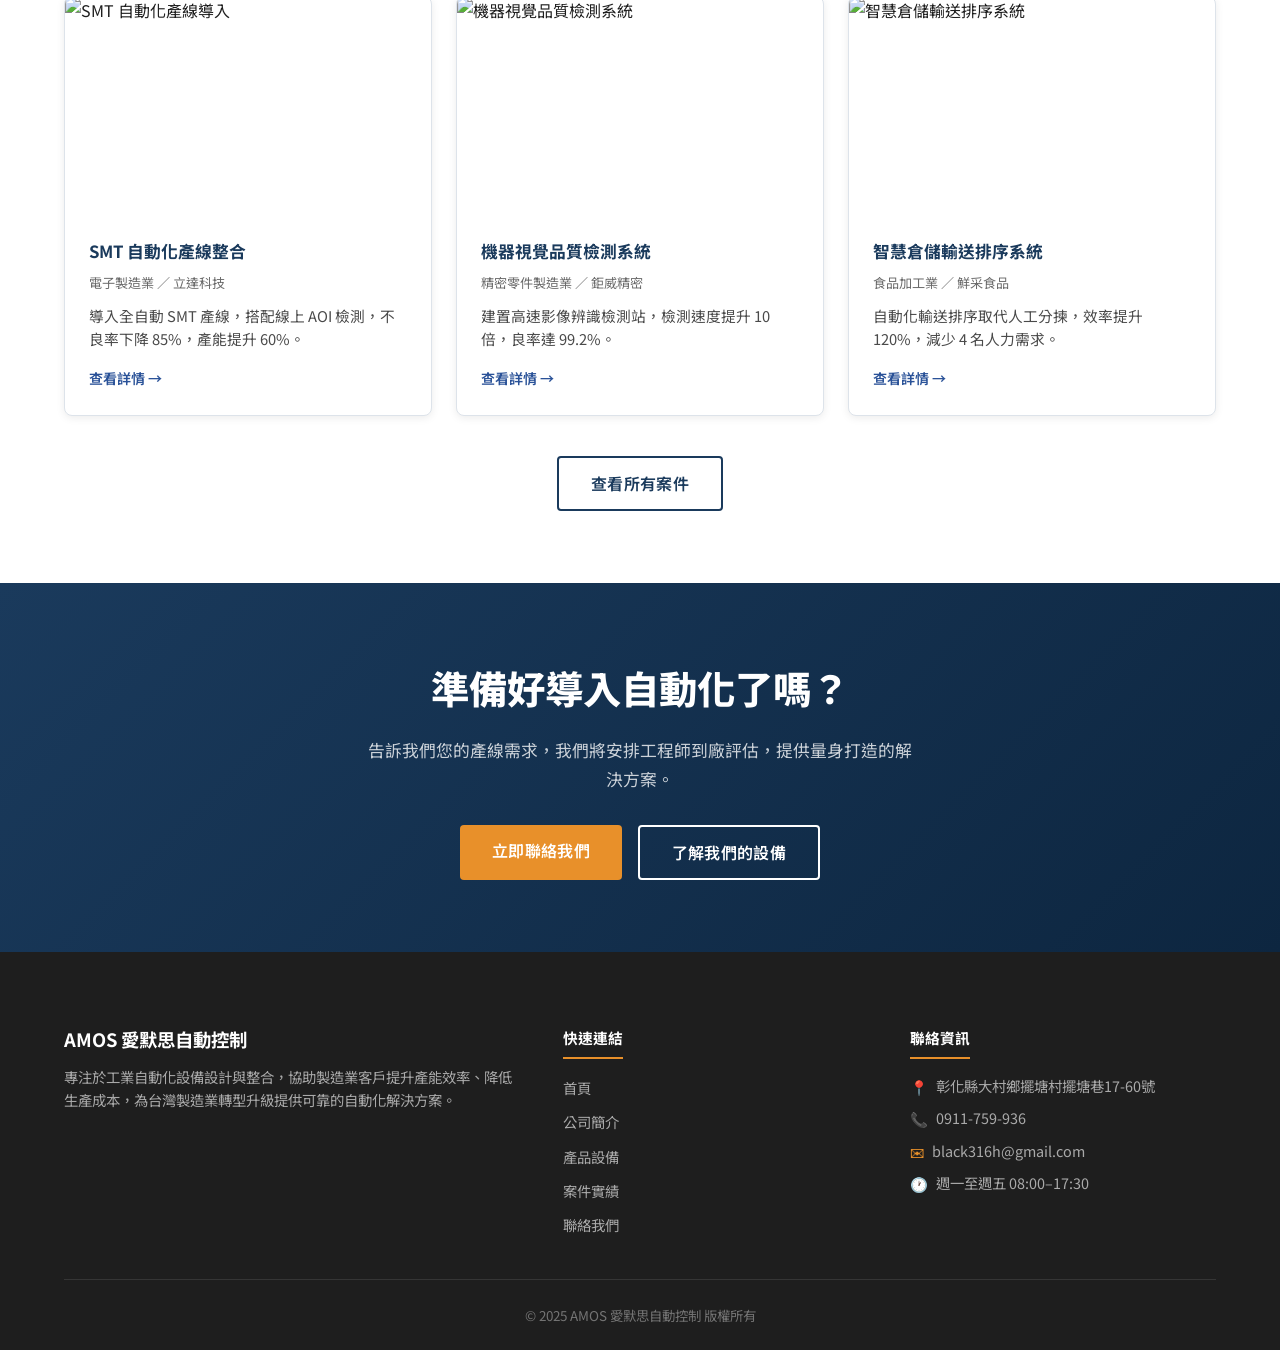
==== commit 4787feac: "Rebrand to AMOS 愛默思自動控制 with PLC-focused SEO title" ====
--- a/index.html
+++ b/index.html
@@ -4,10 +4,10 @@
   <meta charset="UTF-8">
   <meta name="viewport" content="width=device-width, initial-scale=1.0">
   <!-- TODO: 替換公司名稱 -->
-  <title>愛默思科技 — 專業工業自動化設備設計整合</title>
-  <meta name="description" content="愛默思科技提供客製化自動化產線設計、機器視覺檢測、輸送系統整合，協助製造業提升產能、降低成本。歡迎洽詢。">
+  <title>AMOS 愛默思自動控制｜PLC 程式設計・電控整合・自動化設備</title>
+  <meta name="description" content="AMOS 愛默思自動控制，40 年自動控制實戰經驗。提供 PLC 程式設計、電控箱整合、客製化自動化設備與產線整合，服務彰化及全台製造業。歡迎洽詢。">
   <!-- Open Graph -->
-  <meta property="og:title" content="愛默思科技 — 專業工業自動化設備設計整合">
+  <meta property="og:title" content="AMOS 愛默思自動控制｜PLC 程式設計・電控整合・自動化設備">
   <meta property="og:description" content="客製化自動化產線設計整合，協助製造業提升產能效率、降低人力成本。">
   <meta property="og:type" content="website">
   <!-- TODO: 替換為實際網域 -->
@@ -31,7 +31,7 @@
       <a href="index.html" class="site-logo">
         <div class="site-logo-icon"><img src="images/logo-mark.png" alt="amos AI工業自動化 標誌"></div>
         <div class="site-logo-text">
-          <span class="company-name">愛默思科技</span>
+          <span class="company-name">AMOS 愛默思自動控制</span>
           <span class="company-sub">AI工業自動化</span>
         </div>
       </a>
@@ -215,7 +215,7 @@
     <div class="footer-grid">
       <!-- TODO: 替換公司名稱與簡介 -->
       <div class="footer-brand">
-        <div class="company-name">愛默思科技有限公司</div>
+        <div class="company-name">AMOS 愛默思自動控制</div>
         <p>專注於工業自動化設備設計與整合，協助製造業客戶提升產能效率、降低生產成本，為台灣製造業轉型升級提供可靠的自動化解決方案。</p>
       </div>
       <div class="footer-col">
@@ -241,12 +241,13 @@
     </div>
     <div class="footer-bottom">
       <!-- TODO: 替換年份與公司名稱 -->
-      <p>&copy; 2025 愛默思科技有限公司 版權所有</p>
+      <p>&copy; 2025 AMOS 愛默思自動控制 版權所有</p>
     </div>
   </div>
 </footer>
 <!-- ===== /頁尾 ===== -->
 
 <script src="js/main.js"></script>
+<!-- Cloudflare Web Analytics --><script defer src='https://static.cloudflareinsights.com/beacon.min.js' data-cf-beacon='{"token": "46d110fa4f3a4c4884467b8abd5f4556"}'></script><!-- End Cloudflare Web Analytics -->
 </body>
 </html>
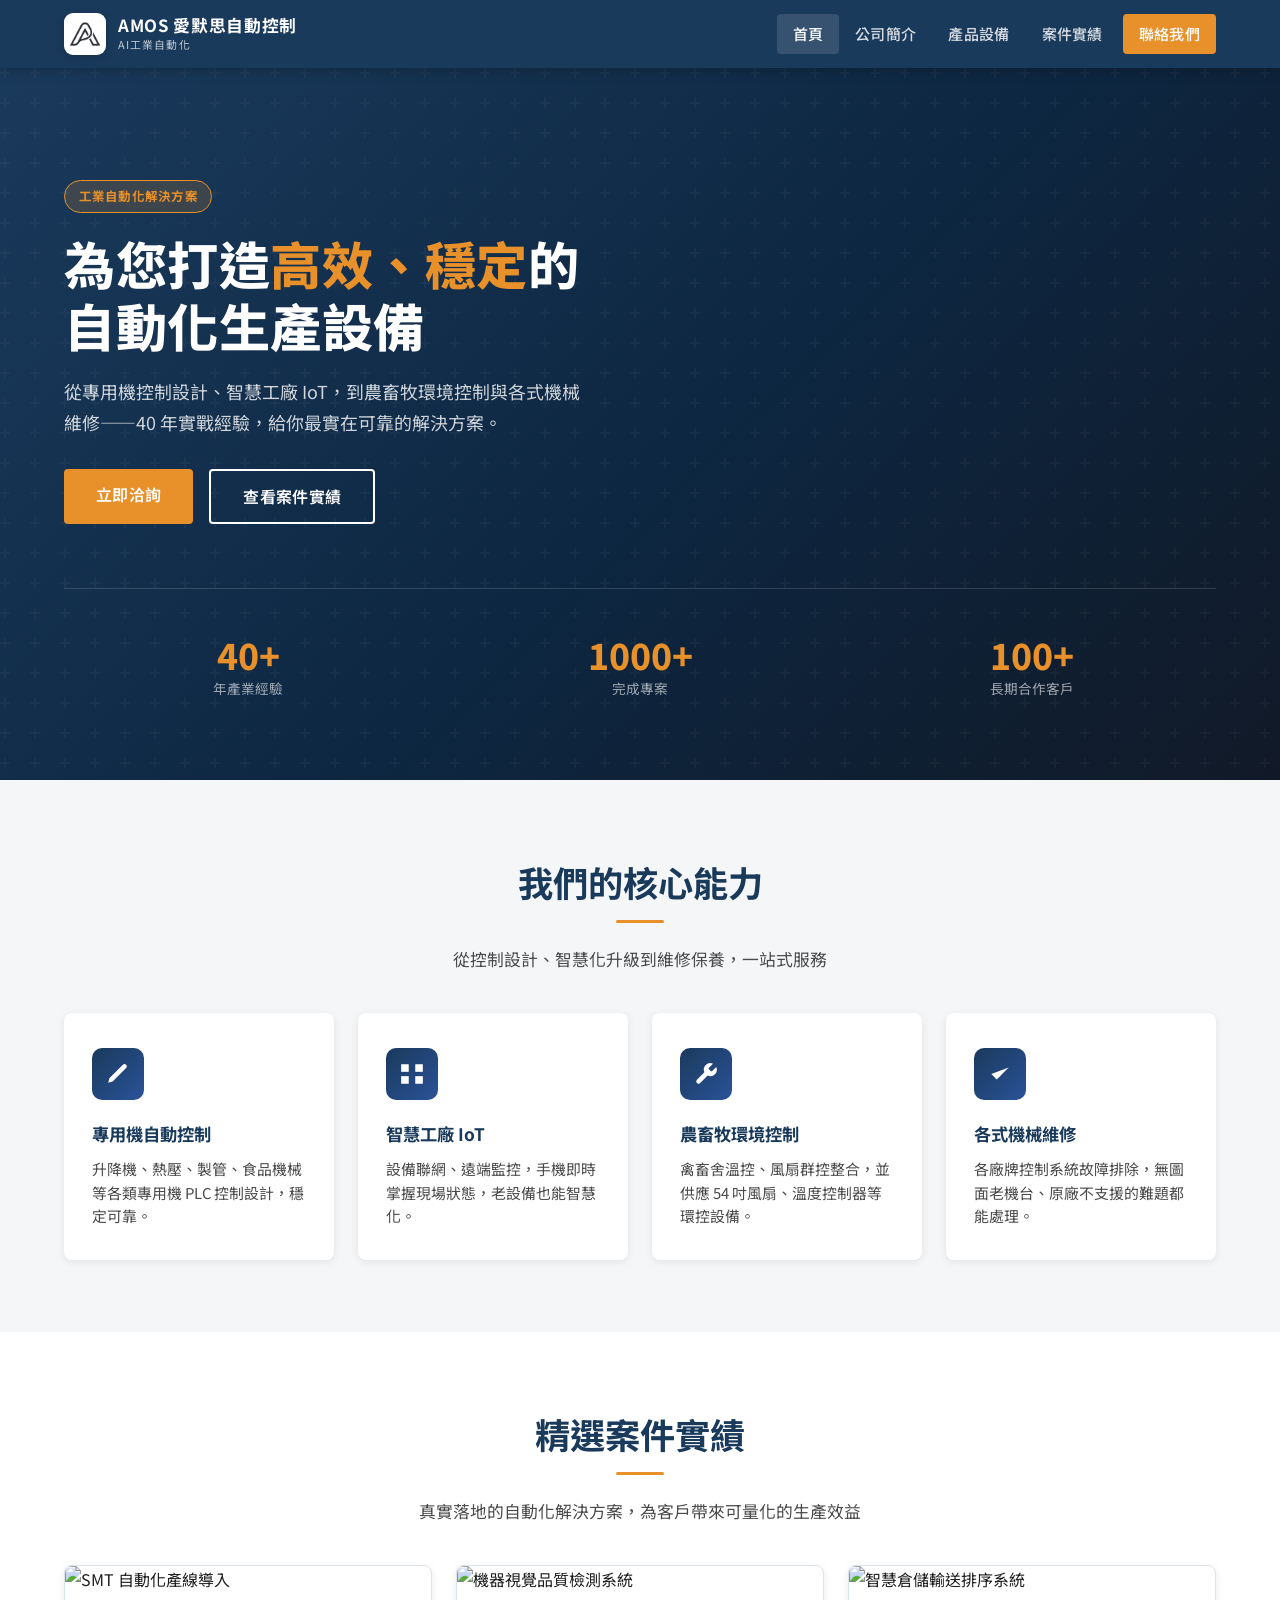
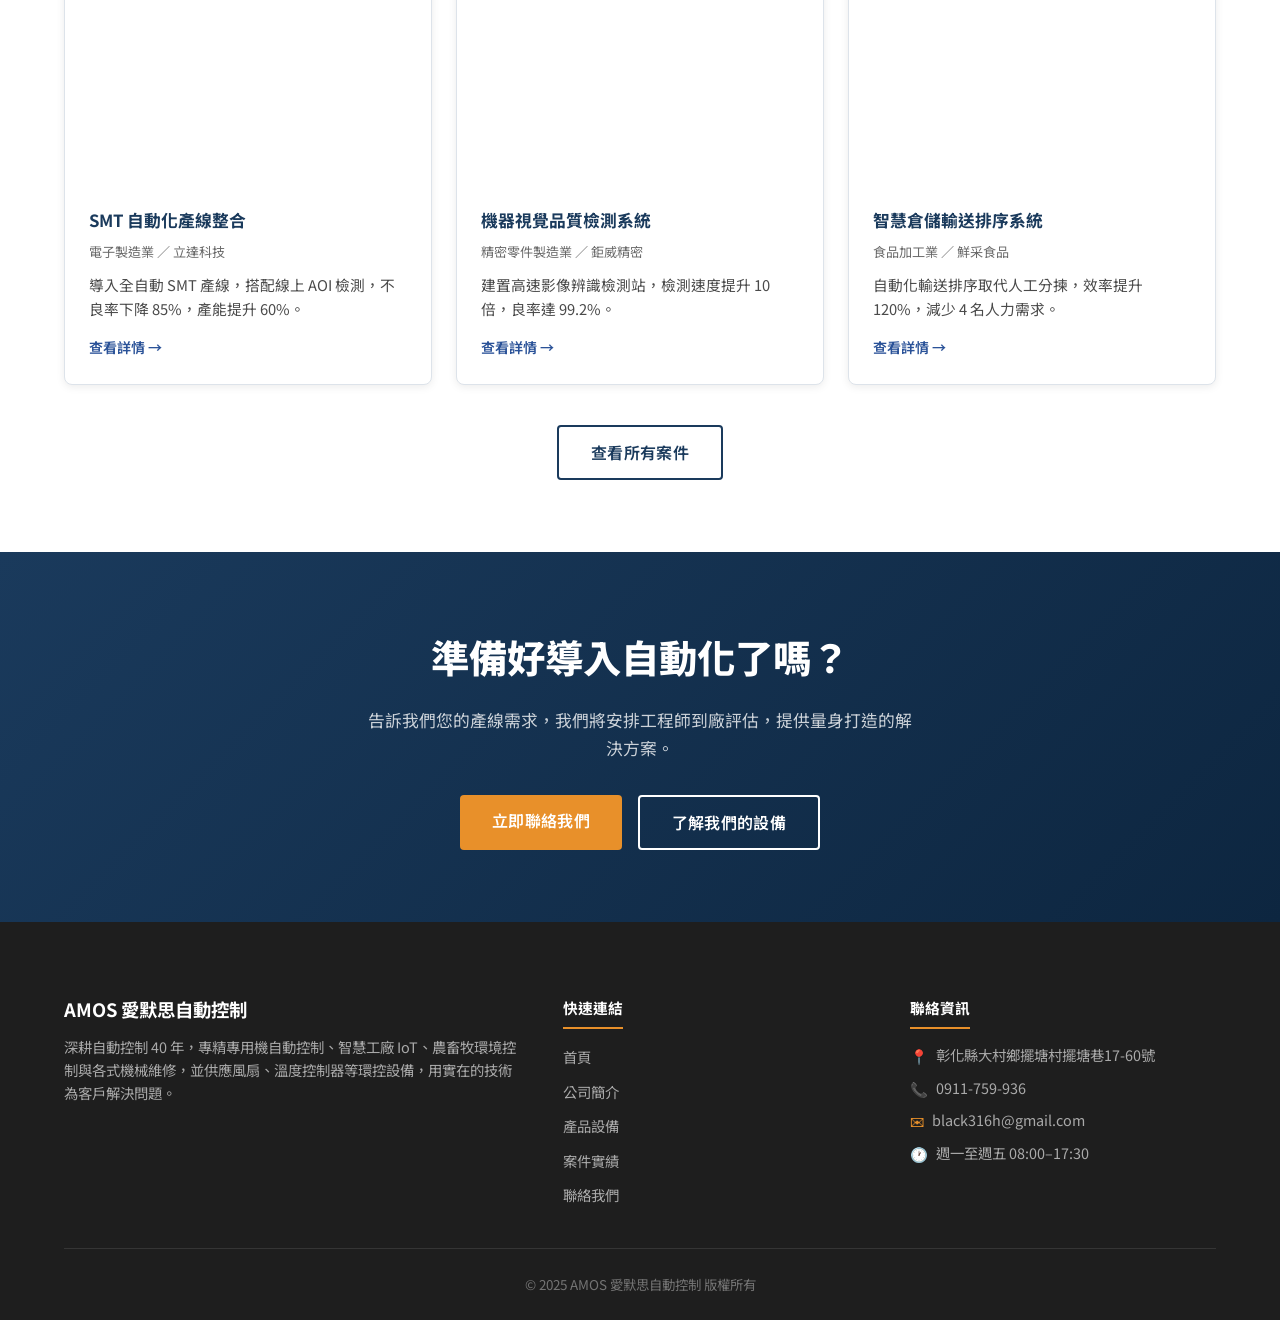
==== commit 5a4cd5ce: "Rewrite site content to real business: 專用機控制/IoT/農畜牧環控/機械維修" ====
--- a/index.html
+++ b/index.html
@@ -4,11 +4,12 @@
   <meta charset="UTF-8">
   <meta name="viewport" content="width=device-width, initial-scale=1.0">
   <!-- TODO: 替換公司名稱 -->
+  <meta name="google-site-verification" content="jKNwsRdk300OX5b8p4Gjp39SXgav39hesCWE8B9bj1E" />
   <title>AMOS 愛默思自動控制｜PLC 程式設計・電控整合・自動化設備</title>
-  <meta name="description" content="AMOS 愛默思自動控制，40 年自動控制實戰經驗。提供 PLC 程式設計、電控箱整合、客製化自動化設備與產線整合，服務彰化及全台製造業。歡迎洽詢。">
+  <meta name="description" content="AMOS 愛默思自動控制，40 年實戰經驗。專精專用機 PLC 控制、智慧工廠 IoT、農畜牧環境控制與各式機械維修，供應 54 吋風扇、溫度控制器。服務彰化及全台。">
   <!-- Open Graph -->
   <meta property="og:title" content="AMOS 愛默思自動控制｜PLC 程式設計・電控整合・自動化設備">
-  <meta property="og:description" content="客製化自動化產線設計整合，協助製造業提升產能效率、降低人力成本。">
+  <meta property="og:description" content="專用機控制・智慧工廠 IoT・農畜牧環控・機械維修，40 年實戰經驗。">
   <meta property="og:type" content="website">
   <!-- TODO: 替換為實際網域 -->
   <meta property="og:url" content="https://amos-design.com/">
@@ -62,7 +63,7 @@
         <div class="hero-badge">工業自動化解決方案</div>
         <!-- TODO: 替換為業主標語 -->
         <h1>為您打造<em>高效、穩定</em>的<br>自動化生產設備</h1>
-        <p>從產線規劃、設備設計到整合導入，我們以超過 40 年的實戰經驗，協助製造業客戶大幅提升產能、降低人力成本、優化品質管控。</p>
+        <p>從專用機控制設計、智慧工廠 IoT，到農畜牧環境控制與各式機械維修——40 年實戰經驗，給你最實在可靠的解決方案。</p>
         <div class="hero-actions">
           <a href="contact.html" class="btn btn-primary">立即洽詢</a>
           <a href="projects.html" class="btn btn-outline">查看案件實績</a>
@@ -91,7 +92,7 @@
     <div class="container">
       <div class="section-header">
         <h2>我們的核心能力</h2>
-        <p>從需求分析到設備交機、售後維護，全程提供一站式自動化服務</p>
+        <p>從控制設計、智慧化升級到維修保養，一站式服務</p>
       </div>
       <div class="features-grid">
 
@@ -100,8 +101,8 @@
             <!-- 客製化圖示 -->
             <svg viewBox="0 0 24 24"><path d="M12 20h9M16.5 3.5a2.121 2.121 0 0 1 3 3L7 19l-4 1 1-4L16.5 3.5z"/></svg>
           </div>
-          <h3>客製化設計</h3>
-          <p>依據客戶產品特性與產線需求，從零規劃專屬自動化解決方案，不套用通用模板。</p>
+          <h3>專用機自動控制</h3>
+          <p>升降機、熱壓、製管、食品機械等各類專用機 PLC 控制設計，穩定可靠。</p>
         </div>
 
         <div class="feature-card">
@@ -109,8 +110,8 @@
             <!-- 整合圖示 -->
             <svg viewBox="0 0 24 24"><rect x="2" y="3" width="7" height="7"/><rect x="15" y="3" width="7" height="7"/><rect x="15" y="14" width="7" height="7"/><rect x="2" y="14" width="7" height="7"/><path d="M9 6.5h6M12 3.5v3M12 14.5v-5M9 17.5h6"/></svg>
           </div>
-          <h3>系統整合優化</h3>
-          <p>整合 PLC、機械手臂、視覺系統、輸送設備，確保各設備協同運作、無縫銜接。</p>
+          <h3>智慧工廠 IoT</h3>
+          <p>設備聯網、遠端監控，手機即時掌握現場狀態，老設備也能智慧化。</p>
         </div>
 
         <div class="feature-card">
@@ -118,8 +119,8 @@
             <!-- 維護圖示 -->
             <svg viewBox="0 0 24 24"><path d="M14.7 6.3a1 1 0 0 0 0 1.4l1.6 1.6a1 1 0 0 0 1.4 0l3.77-3.77a6 6 0 0 1-7.94 7.94l-6.91 6.91a2.12 2.12 0 0 1-3-3l6.91-6.91a6 6 0 0 1 7.94-7.94l-3.76 3.76z"/></svg>
           </div>
-          <h3>專業維護支援</h3>
-          <p>設備交機後提供操作教育訓練、定期保養排程及快速維修到廠服務，降低停線風險。</p>
+          <h3>農畜牧環境控制</h3>
+          <p>禽畜舍溫控、風扇群控整合，並供應 54 吋風扇、溫度控制器等環控設備。</p>
         </div>
 
         <div class="feature-card">
@@ -127,8 +128,8 @@
             <!-- 品質圖示 -->
             <svg viewBox="0 0 24 24"><polyline points="20 6 9 17 4 12"/></svg>
           </div>
-          <h3>品質認證把關</h3>
-          <p>嚴格執行 ISO 品質管理流程，設備出廠前經完整 FAT 測試，確保符合客戶驗收標準。</p>
+          <h3>各式機械維修</h3>
+          <p>各廠牌控制系統故障排除，無圖面老機台、原廠不支援的難題都能處理。</p>
         </div>
 
       </div>
@@ -216,7 +217,7 @@
       <!-- TODO: 替換公司名稱與簡介 -->
       <div class="footer-brand">
         <div class="company-name">AMOS 愛默思自動控制</div>
-        <p>專注於工業自動化設備設計與整合，協助製造業客戶提升產能效率、降低生產成本，為台灣製造業轉型升級提供可靠的自動化解決方案。</p>
+        <p>深耕自動控制 40 年，專精專用機自動控制、智慧工廠 IoT、農畜牧環境控制與各式機械維修，並供應風扇、溫度控制器等環控設備，用實在的技術為客戶解決問題。</p>
       </div>
       <div class="footer-col">
         <h4>快速連結</h4>
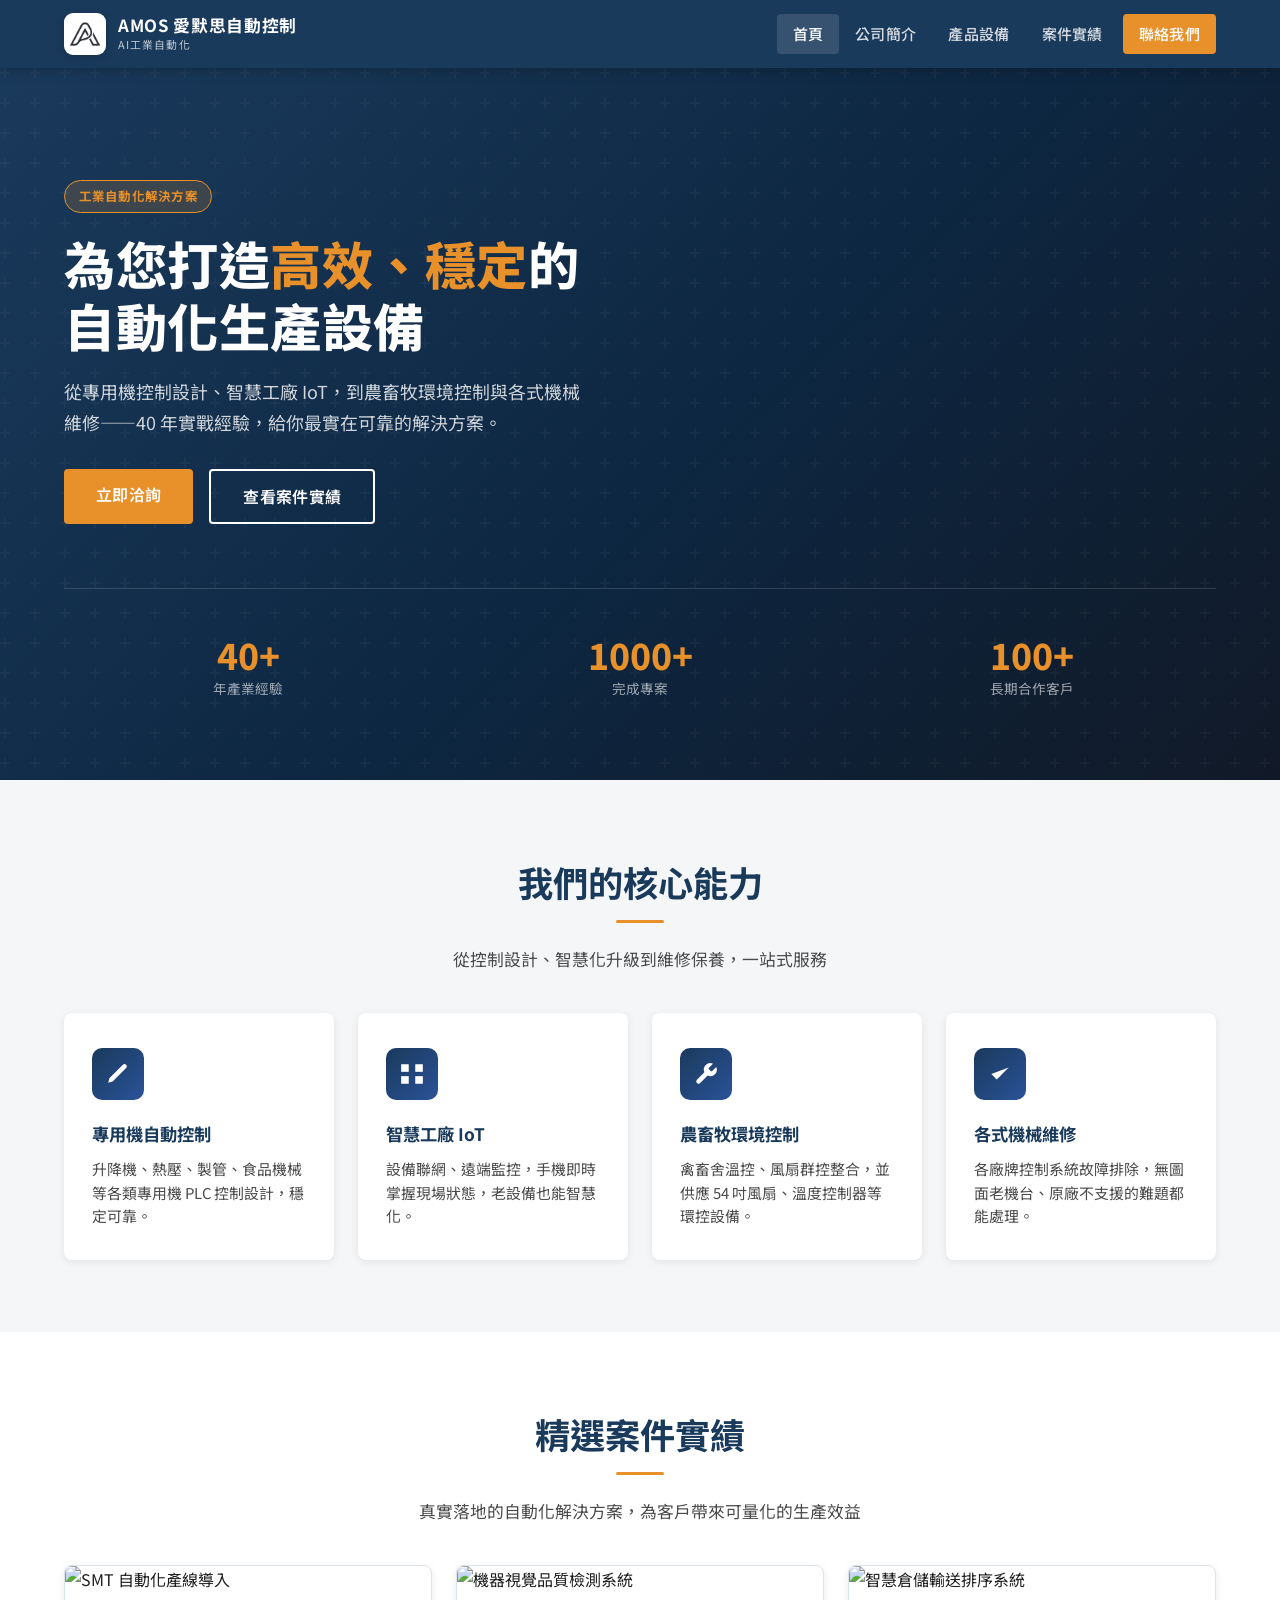
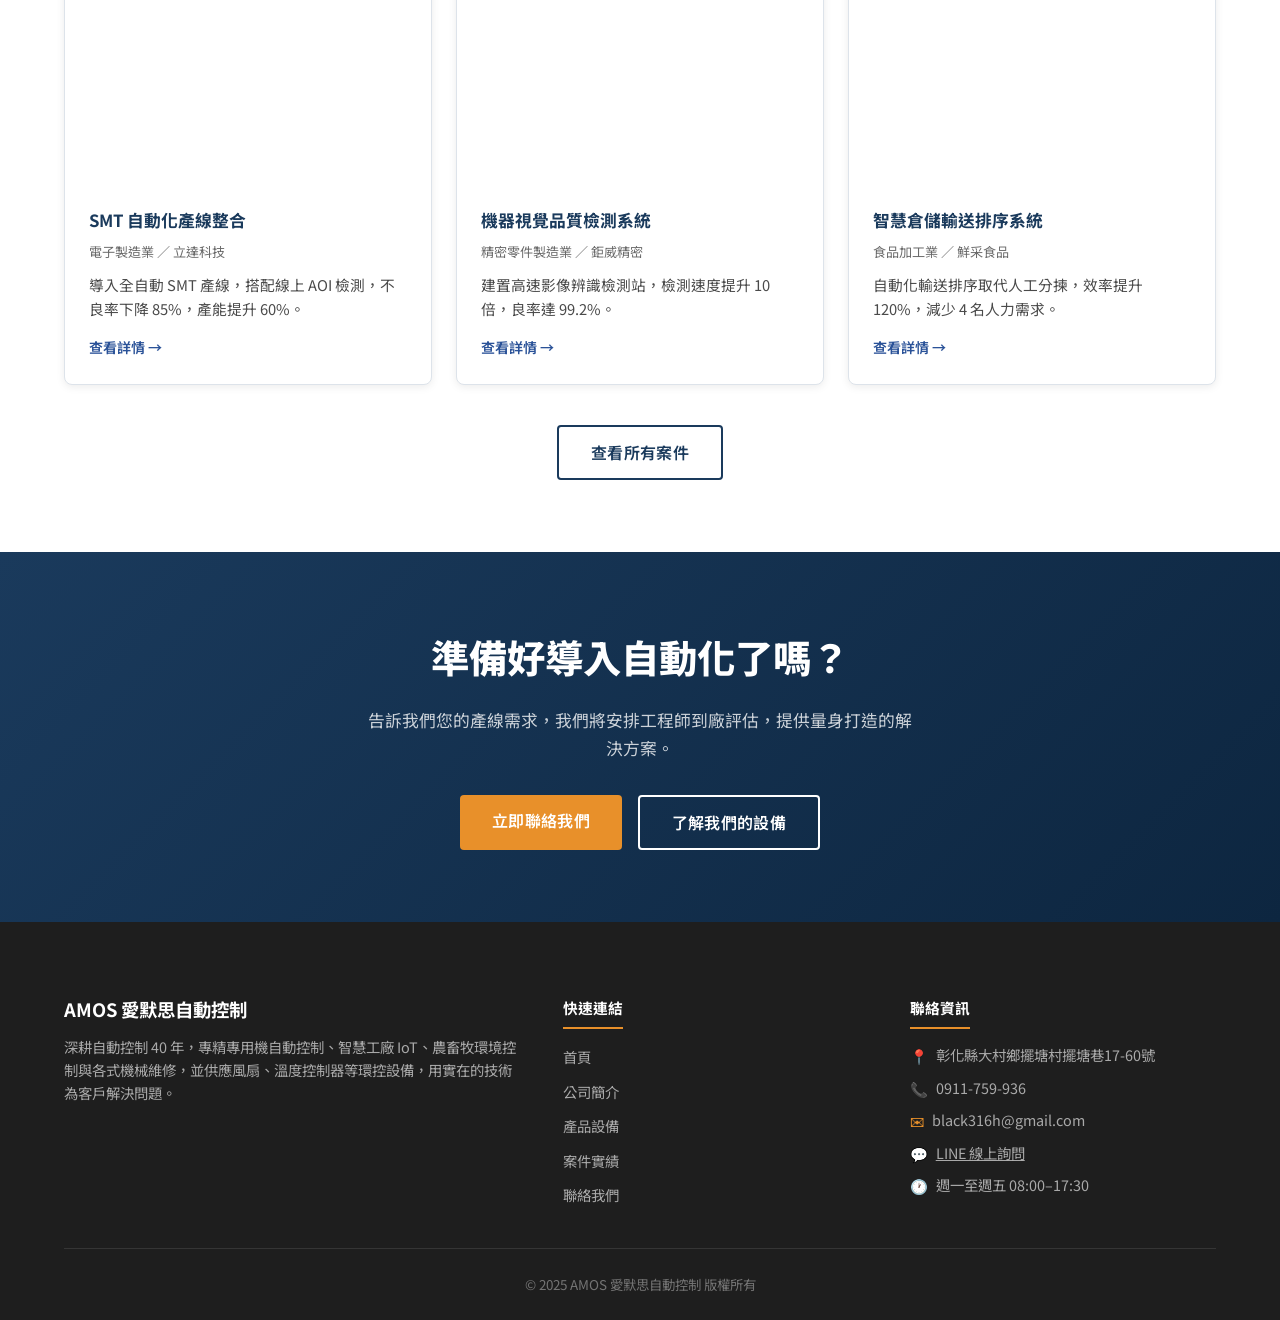
==== commit d20edbd9: "Add LINE QR contact card and footer LINE link" ====
--- a/index.html
+++ b/index.html
@@ -236,6 +236,7 @@
           <li><span>📍</span><span>彰化縣大村鄉擺塘村擺塘巷17-60號</span></li>
           <li><span>📞</span><span>0911-759-936</span></li>
           <li><span>✉</span><span>black316h@gmail.com</span></li>
+          <li><span>💬</span><span><a href="https://line.me/ti/p/s0W_CvNu1i" target="_blank" rel="noopener" style="color:inherit; text-decoration:underline;">LINE 線上詢問</a></span></li>
           <li><span>🕐</span><span>週一至週五 08:00–17:30</span></li>
         </ul>
       </div>
--- a/css/style.css
+++ b/css/style.css
@@ -742,3 +742,29 @@
   .gallery-grid { grid-template-columns: 1fr; }
   .cta-actions { flex-direction: column; align-items: center; }
 }
+
+/* ============================================================
+   LINE 聯絡卡（聯絡頁）
+   ============================================================ */
+.line-card {
+  display: flex; gap: 1.25rem; align-items: center;
+  background: var(--color-bg-white);
+  border: 1px solid var(--color-border);
+  border-radius: var(--radius);
+  padding: 1.25rem 1.5rem; margin-top: 1.5rem;
+  box-shadow: var(--shadow-sm);
+}
+.line-card img { width: 112px; height: 112px; flex-shrink: 0; border-radius: 6px; }
+.line-card-text h3 { font-size: 1.02rem; font-weight: 700; color: var(--color-primary); margin-bottom: 0.3rem; }
+.line-card-text p { font-size: 0.88rem; color: var(--color-text-sub); line-height: 1.55; margin-bottom: 0.7rem; }
+.btn-line {
+  display: inline-block; background: #06C755; color: #fff;
+  font-weight: 700; font-size: 0.92rem;
+  padding: 0.5rem 1.4rem; border-radius: 6px;
+  transition: background var(--transition), transform var(--transition);
+}
+.btn-line:hover { background: #05a648; transform: translateY(-1px); }
+
+@media (max-width: 480px) {
+  .line-card { flex-direction: column; text-align: center; }
+}
